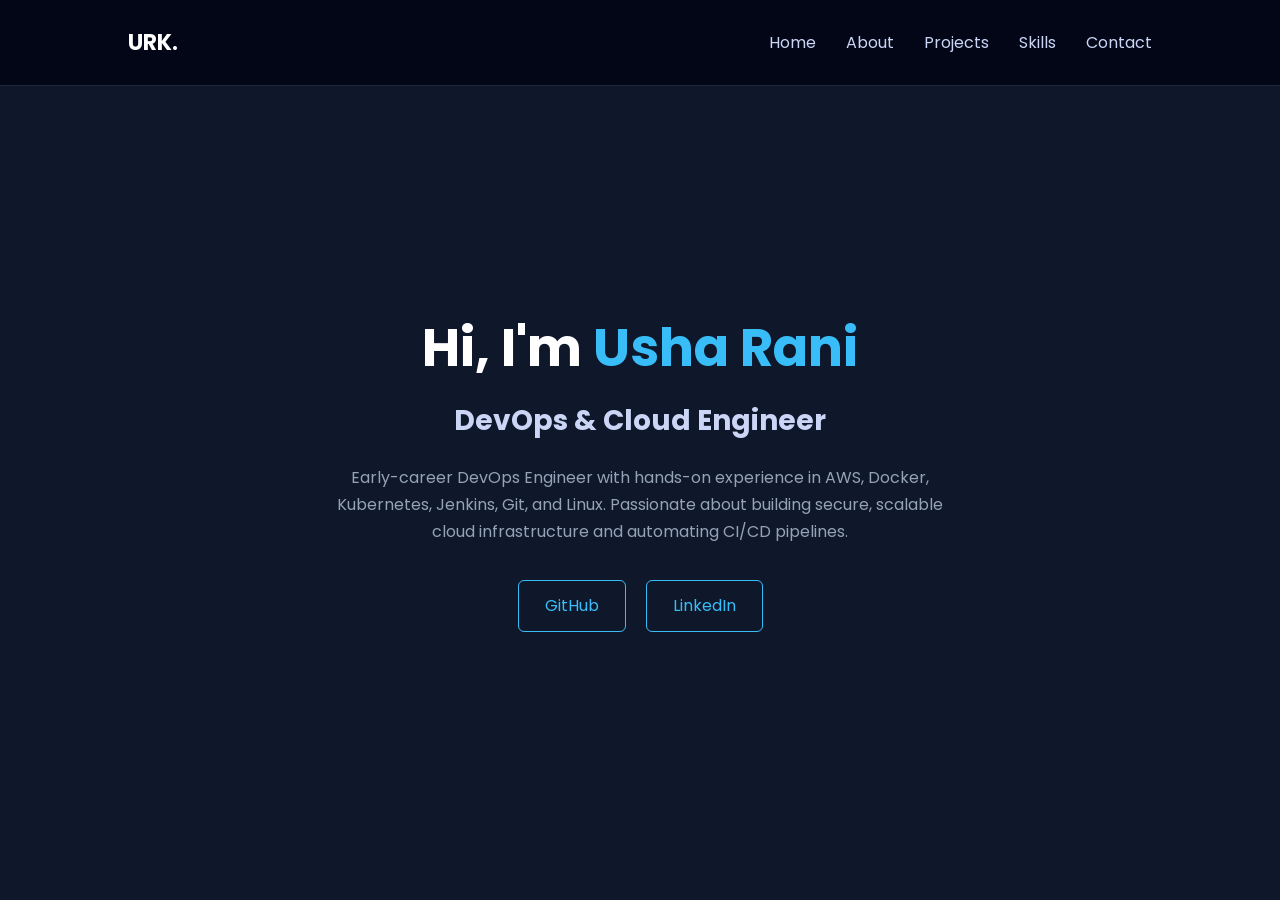
==== index.html @ d5c57d49 "Initial portfolio upload with assets" ====
<!DOCTYPE html>
<html lang="en">

<head>
<meta charset="UTF-8">
<meta name="viewport" content="width=device-width, initial-scale=1.0">

<title>Usha Rani | DevOps Engineer</title>

<link rel="stylesheet" href="style.css">

<link href="https://fonts.googleapis.com/css2?family=Poppins:wght@300;400;600;700&display=swap" rel="stylesheet">

<style>

*{
margin:0;
padding:0;
box-sizing:border-box;
font-family:'Poppins',sans-serif;
}

body{
background:#0f172a;
color:white;
}

header{
display:flex;
justify-content:space-between;
align-items:center;
padding:25px 10%;
}

.logo{
font-size:22px;
font-weight:700;
color:white;
}

nav ul{
display:flex;
list-style:none;
gap:30px;
}

nav ul li a{
text-decoration:none;
color:#cbd5f5;
font-size:16px;
transition:0.3s;
}

nav ul li a:hover{
color:#38bdf8;
}

.hero{
height:85vh;
display:flex;
flex-direction:column;
justify-content:center;
align-items:center;
text-align:center;
padding:0 20px;
}

.hero h1{
font-size:52px;
margin-bottom:10px;
}

.hero h1 span{
color:#38bdf8;
}

.hero h2{
font-size:28px;
color:#cbd5f5;
margin-bottom:20px;
}

.hero p{
max-width:650px;
color:#94a3b8;
line-height:1.7;
margin-bottom:35px;
}

.buttons{
display:flex;
gap:20px;
}

.btn{
padding:12px 26px;
border:1px solid #38bdf8;
color:#38bdf8;
text-decoration:none;
border-radius:6px;
transition:0.3s;
}

.btn:hover{
background:#38bdf8;
color:#0f172a;
}

</style>

</head>

<body>

<header>

<div class="logo">URK.</div>

<nav>
<ul>
<li><a href="#">Home</a></li>
<li><a href="about.html">About</a></li>
<li><a href="projects.html">Projects</a></li>
<li><a href="skills.html">Skills</a></li>
<li><a href="contact.html">Contact</a></li>
</ul>
</nav>

</header>


<section class="hero">
<h1>Hi, I'm <span class="name-shimmer">Usha Rani</span></h1>


<h2>DevOps & Cloud Engineer</h2>

<p>
Early-career DevOps Engineer with hands-on experience in AWS, Docker, Kubernetes,
Jenkins, Git, and Linux. Passionate about building secure, scalable cloud
infrastructure and automating CI/CD pipelines.
</p>

<div class="buttons">

<a href="https://github.com/usharanikannaji" class="btn">GitHub</a>

<a href="https://www.linkedin.com/in/usha-rani-kannaji-70aa01305/" class="btn">LinkedIn</a>

</div>

</section>

</body>
</html>
---- style.css ----
/* =========================
GLOBAL STYLES
========================= */

*{
margin:0;
padding:0;
box-sizing:border-box;
font-family: "Segoe UI", sans-serif;
}

body{
background:#0f172a;
color:#e2e8f0;
line-height:1.6;
}

/* =========================
NAVBAR
========================= */

header{
background:#020617;
border-bottom:1px solid #1e293b;
}

.navbar{
max-width:1200px;
margin:auto;
display:flex;
justify-content:space-between;
align-items:center;
padding:20px;
}

.logo{
font-size:24px;
font-weight:700;
color:#38bdf8;
}

.nav-links{
display:flex;
list-style:none;
gap:25px;
}

.nav-links a{
text-decoration:none;
color:#cbd5f5;
font-weight:500;
transition:0.3s;
}

.nav-links a:hover

.nav-links .active{
color:#38bdf8;
border-bottom:2px solid #38bdf8;
padding-bottom:4px;
}

/* =========================
SECTION
========================= */

section{
max-width:1100px;
margin:auto;
padding:60px 20px;
}

.section-title{
text-align:center;
font-size:36px;
margin-bottom:40px;
color:#38bdf8;
}
/* =========================
ABOUT PAGE SPECIFIC STYLES
========================= */

/* About container: flex layout for profile and text */
.about-container {
  max-width: 1000px;
  margin: auto;
  display: flex;
  flex-wrap: wrap; /* allows text to wrap below image if longer */
  gap: 30px;
  align-items: flex-start; /* align text to top of image */
}

/* Profile Image as box */
.profile-img {
  width: 180px;
  height: 220px;
  object-fit: cover;
  border-radius: 10px; /* like boxes */
  border: 1px solid #1e293b; /* same as boxes */
  background: #020617; /* box background */
  box-shadow: 0 0 10px #38bdf8, 0 0 20px rgba(56,189,248,0.3);
  transition: all 0.5s ease;
  flex-shrink: 0; /* prevents shrinking */
}

/* Profile hover shimmer */
.profile-img:hover {
  border-color: #38bdf8;
  box-shadow: 0 0 15px #38bdf8, 0 0 30px rgba(56,189,248,0.5);
  transform: scale(1.05);
}

/* About Text */
.about-text {
  flex: 1;          /* take remaining width */
  min-width: 250px; /* avoid shrinking too small */
  line-height: 1.7;
}

/* Responsive: stack image and text on smaller screens */
@media (max-width:900px) {
  .about-container {
    flex-direction: column;
    align-items: center;
  }

  .about-text {
    text-align: center;
  }

  .profile-img {
    margin-bottom: 20px;
  }
}

/* Two boxes container */
.about-boxes {
  display: flex;
  gap: 20px;
  flex-wrap: wrap;
  justify-content: center; /* center the boxes */
}

/* Education & DevOps Tools Boxes */
.about-box {
  flex: 1;
  min-width: 280px;
  background: #020617;
  border: 1px solid #1e293b;
  border-radius: 10px;
  padding: 20px;
  color: #cbd5f5;
  transition: 0.5s;
  text-align: center;
  cursor: default;
}

/* Headings in boxes */
.about-box h3 {
  color: #38bdf8;
  margin-bottom: 12px;
}

/* Hover shimmer for Education & DevOps Tools */
.about-box:hover {
  border-color: #38bdf8;
  box-shadow: 0 0 15px #38bdf8, 0 0 30px rgba(56,189,248,0.5);
  transform: scale(1.02);
}

/* Tools list inside boxes */
.tools-list {
  display: flex;
  flex-wrap: wrap;
  justify-content: center;
  gap: 8px;
}

/* DevOps Journey box like Education/Tools boxes */
.devops-journey {
  text-align: center;
  background: #020617;
  border: 1px solid #1e293b;
  border-radius: 10px;
  padding: 20px;
  color: #cbd5f5;
  max-width: 700px;
  margin: 20px auto 0;
  transition: 0.5s;
  cursor: default;
  box-shadow: 0 0 10px #38bdf8, 0 0 20px rgba(56,189,248,0.3);
}

/* Hover shimmer for Journey box */
.devops-journey:hover {
  border-color: #38bdf8;
  box-shadow: 0 0 15px #38bdf8, 0 0 30px rgba(56,189,248,0.5);
  transform: scale(1.02);
}

/* Journey heading style */
.devops-journey h3 {
  color: #38bdf8;
  margin-bottom: 12px;
}

/* Responsive: stack boxes on smaller screens */
@media (max-width:900px) {
  .about-boxes {
    flex-direction: column;
    align-items: center;
  }
}
/* =========================
PROJECTS PAGE SPECIFIC STYLES
========================= */

/* Project Card */
.project-card {
  background: #020617;
  border: 1px solid #1e293b;
  border-radius: 10px;
  padding: 20px;
  margin-bottom: 40px;
  color: #cbd5f5;
  transition: 0.3s;
}

.project-card:hover {
  border-color: #38bdf8;
  box-shadow: 0 0 15px #38bdf8, 0 0 30px rgba(56,189,248,0.5);
  transform: translateY(-2px);
}

/* Project title */
.project-card h3 {
  color: #38bdf8;
  margin-bottom: 15px;
  text-align: center;
}

/* Description */
.project-card p {
  margin-bottom: 15px;
  line-height: 1.6;
  text-align: center;
}

/* Side-by-side screenshots container */
.project-screenshots {
  display: flex;
  flex-wrap: wrap;
  justify-content: center;
  gap: 15px;
  margin-bottom: 15px;
}

.project-screenshots img {
  width: 280px;
  border-radius: 8px;
  border: 1px solid #1e293b;
  box-shadow: 0 0 10px #38bdf8;
  transition: 0.4s;
}

.project-screenshots img:hover {
  box-shadow: 0 0 15px #38bdf8, 0 0 30px rgba(56,189,248,0.5);
  transform: scale(1.05);
}

/* Tools box below or beside screenshot */
.project-tools-box {
  display: flex;
  flex-wrap: wrap;
  justify-content: center;
  gap: 10px;
  margin-top: 15px;
  padding: 10px;
  background: #020617;
  border: 1px solid #1e293b;
  border-radius: 10px;
  box-shadow: 0 0 10px #38bdf8;
  transition: 0.3s;
}

.project-tools-box span {
  background: #0f172a;
  border: 1px solid #1e293b;
  padding: 6px 12px;
  border-radius: 6px;
  font-size: 14px;
  transition: 0.3s;
}

.project-tools-box:hover {
  border-color: #38bdf8;
  box-shadow: 0 0 15px #38bdf8, 0 0 30px rgba(56,189,248,0.5);
}

/* Responsive adjustments */
@media (max-width:900px) {
  .project-screenshots {
    flex-direction: column;
    align-items: center;
  }

  .project-screenshots img {
    width: 90%;
    max-width: 300px;
  }

  .project-tools-box {
    justify-content: center;
  }
}

@media (max-width:600px) {
  .project-card p {
    font-size: 14px;
  }

  .project-card h3 {
    font-size: 20px;
  }
}
/* =========================
SKILLS PAGE SPECIFIC STYLES
========================= */

/* Skills Container */
.skills-container {
    display: flex;
    flex-wrap: wrap;
    gap: 20px;
    justify-content: center;
    margin-top: 30px;
}

/* Skill Box */
.skill-box {
    flex: 1;
    min-width: 220px;
    background: #020617;
    border: 1px solid #1e293b;
    border-radius: 10px;
    padding: 20px;
    text-align: center;
    color: #cbd5f5;
    transition: 0.4s;
    box-shadow: 0 0 8px #38bdf8, 0 0 15px rgba(56,189,248,0.3);
    cursor: default;
}

.skill-box h3 {
    color: #38bdf8;
    margin-bottom: 12px;
}

.skill-box .tools span {
    display: inline-block;
    margin: 5px;
    padding: 6px 12px;
    border-radius: 6px;
    border: 1px solid #1e293b;
    background: #0f172a;
    font-size: 14px;
}

/* Hover shimmer effect */
.skill-box:hover {
    border-color: #38bdf8;
    box-shadow: 0 0 15px #38bdf8, 0 0 30px rgba(56,189,248,0.5);
    transform: scale(1.03);
}

/* Responsive */
@media (max-width:900px){
    .skills-container {
        flex-direction: column;
        align-items: center;
    }
}


/
/* =========================
CONTACT PAGE
========================= */

.contact-container{
display:grid;
grid-template-columns:1fr 1fr;
gap:40px;
margin-top:40px;
}

.contact-info{
background:#020617;
padding:25px;
border-radius:8px;
border:1px solid #1e293b;
}

.contact-info a{
color:#38bdf8;
text-decoration:none;
}

.contact-form{
background:#020617;
padding:25px;
border-radius:8px;
border:1px solid #1e293b;
}

.contact-form input,
.contact-form textarea{
width:100%;
padding:12px;
margin-bottom:15px;
background:#0f172a;
border:1px solid #1e293b;
color:white;
border-radius:6px;
}

.contact-form button{
background:#38bdf8;
border:none;
padding:12px;
width:100%;
border-radius:6px;
font-weight:600;
cursor:pointer;
}

.contact-form button:hover

/* =========================
FOOTER
========================= */

footer{
text-align:center;
padding:30px;
border-top:1px solid #1e293b;
margin-top:40px;
color:#94a3b8;
}

/* =========================
RESPONSIVE DESIGN
========================= */

@media (max-width:900px){

.about-container{
display:block;
text-align:left;
}

.about-image{
float:none;
margin:auto;
margin-bottom:20px;
}

.contact-container{
grid-template-columns:1fr;
}

.nav-links{
gap:15px;
}

}

@media (max-width:600px){

.navbar{
flex-direction:column;
gap:15px;
}

.section-title{
font-size:28px;
}

}
.name-highlight {
  cursor: pointer;
  color: #38bdf8; /* default color */
  transition: color 0.3s ease;
}

.name-highlight.clicked {
  color: #facc15; /* highlight color on click */
}
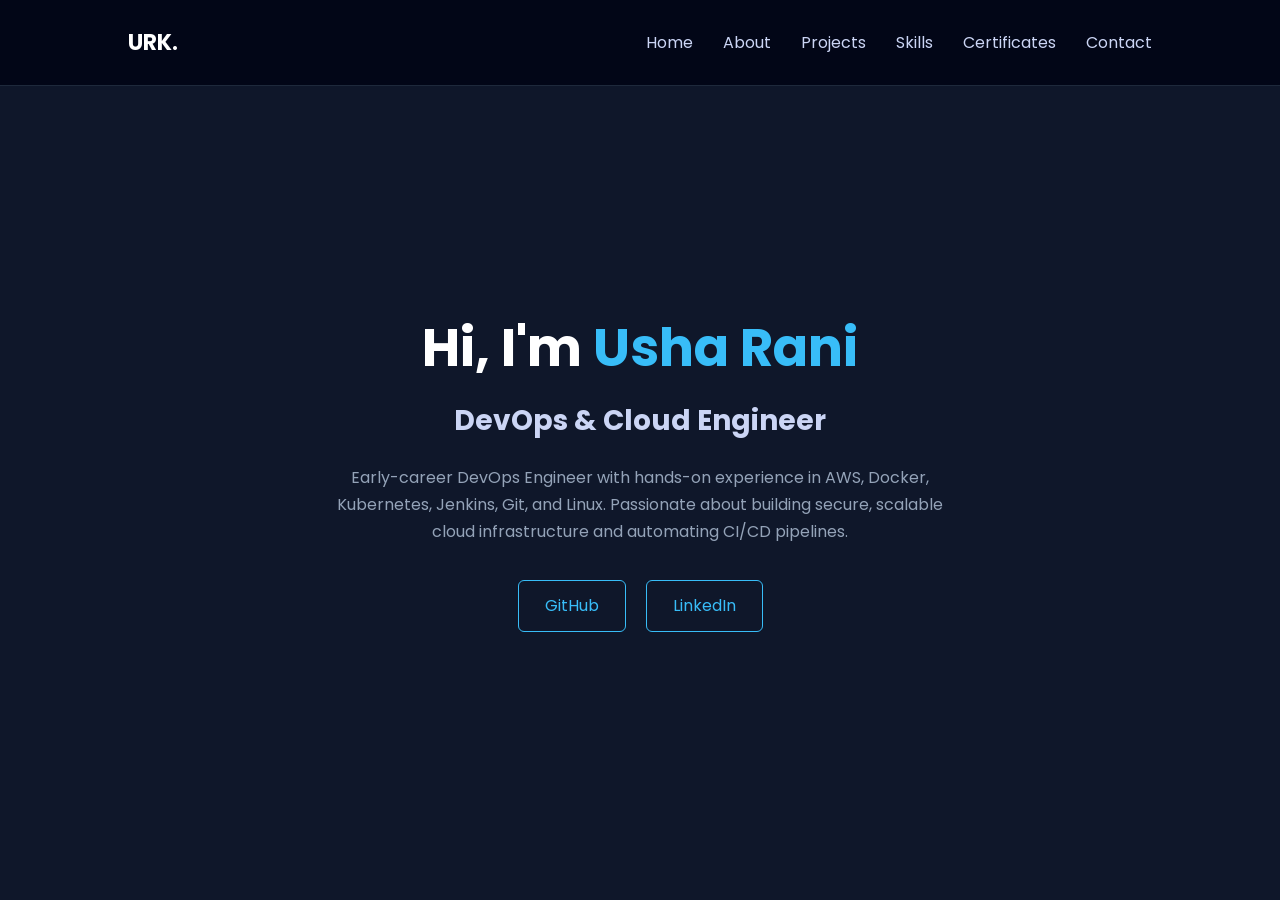
==== commit d27554ff: "Updated portfolio" ====
--- a/index.html
+++ b/index.html
@@ -122,6 +122,7 @@
 <li><a href="about.html">About</a></li>
 <li><a href="projects.html">Projects</a></li>
 <li><a href="skills.html">Skills</a></li>
+<li><a href="certificates.html">Certificates</a></li>
 <li><a href="contact.html">Contact</a></li>
 </ul>
 </nav>
@@ -152,4 +153,5 @@
 </section>
 
 </body>
+<script src="script.js"></script>
 </html>
--- a/style.css
+++ b/style.css
@@ -52,7 +52,9 @@
 transition:0.3s;
 }
 
-.nav-links a:hover
+.nav-links a:hover{
+color:#38bdf8;
+}
 
 .nav-links .active{
 color:#38bdf8;
@@ -76,313 +78,260 @@
 margin-bottom:40px;
 color:#38bdf8;
 }
-/* =========================
-ABOUT PAGE SPECIFIC STYLES
-========================= */
-
-/* About container: flex layout for profile and text */
+
+/* =========================
+ABOUT PAGE
+========================= */
+
 .about-container {
-  max-width: 1000px;
-  margin: auto;
-  display: flex;
-  flex-wrap: wrap; /* allows text to wrap below image if longer */
-  gap: 30px;
-  align-items: flex-start; /* align text to top of image */
-}
-
-/* Profile Image as box */
-.profile-img {
-  width: 180px;
-  height: 220px;
-  object-fit: cover;
-  border-radius: 10px; /* like boxes */
-  border: 1px solid #1e293b; /* same as boxes */
-  background: #020617; /* box background */
-  box-shadow: 0 0 10px #38bdf8, 0 0 20px rgba(56,189,248,0.3);
-  transition: all 0.5s ease;
-  flex-shrink: 0; /* prevents shrinking */
-}
-
-/* Profile hover shimmer */
-.profile-img:hover {
-  border-color: #38bdf8;
-  box-shadow: 0 0 15px #38bdf8, 0 0 30px rgba(56,189,248,0.5);
-  transform: scale(1.05);
-}
-
-/* About Text */
-.about-text {
-  flex: 1;          /* take remaining width */
-  min-width: 250px; /* avoid shrinking too small */
-  line-height: 1.7;
-}
-
-/* Responsive: stack image and text on smaller screens */
-@media (max-width:900px) {
-  .about-container {
-    flex-direction: column;
-    align-items: center;
-  }
-
-  .about-text {
-    text-align: center;
-  }
-
-  .profile-img {
-    margin-bottom: 20px;
-  }
-}
-
-/* Two boxes container */
-.about-boxes {
-  display: flex;
-  gap: 20px;
-  flex-wrap: wrap;
-  justify-content: center; /* center the boxes */
-}
-
-/* Education & DevOps Tools Boxes */
-.about-box {
-  flex: 1;
-  min-width: 280px;
-  background: #020617;
-  border: 1px solid #1e293b;
-  border-radius: 10px;
-  padding: 20px;
-  color: #cbd5f5;
-  transition: 0.5s;
-  text-align: center;
-  cursor: default;
-}
-
-/* Headings in boxes */
-.about-box h3 {
-  color: #38bdf8;
-  margin-bottom: 12px;
-}
-
-/* Hover shimmer for Education & DevOps Tools */
-.about-box:hover {
-  border-color: #38bdf8;
-  box-shadow: 0 0 15px #38bdf8, 0 0 30px rgba(56,189,248,0.5);
-  transform: scale(1.02);
-}
-
-/* Tools list inside boxes */
-.tools-list {
-  display: flex;
-  flex-wrap: wrap;
-  justify-content: center;
-  gap: 8px;
-}
-
-/* DevOps Journey box like Education/Tools boxes */
-.devops-journey {
-  text-align: center;
-  background: #020617;
-  border: 1px solid #1e293b;
-  border-radius: 10px;
-  padding: 20px;
-  color: #cbd5f5;
-  max-width: 700px;
-  margin: 20px auto 0;
-  transition: 0.5s;
-  cursor: default;
-  box-shadow: 0 0 10px #38bdf8, 0 0 20px rgba(56,189,248,0.3);
-}
-
-/* Hover shimmer for Journey box */
-.devops-journey:hover {
-  border-color: #38bdf8;
-  box-shadow: 0 0 15px #38bdf8, 0 0 30px rgba(56,189,248,0.5);
-  transform: scale(1.02);
-}
-
-/* Journey heading style */
-.devops-journey h3 {
-  color: #38bdf8;
-  margin-bottom: 12px;
-}
-
-/* Responsive: stack boxes on smaller screens */
-@media (max-width:900px) {
-  .about-boxes {
-    flex-direction: column;
-    align-items: center;
-  }
-}
-/* =========================
-PROJECTS PAGE SPECIFIC STYLES
-========================= */
-
-/* Project Card */
-.project-card {
-  background: #020617;
-  border: 1px solid #1e293b;
-  border-radius: 10px;
-  padding: 20px;
-  margin-bottom: 40px;
-  color: #cbd5f5;
-  transition: 0.3s;
-}
-
-.project-card:hover {
-  border-color: #38bdf8;
-  box-shadow: 0 0 15px #38bdf8, 0 0 30px rgba(56,189,248,0.5);
-  transform: translateY(-2px);
-}
-
-/* Project title */
-.project-card h3 {
-  color: #38bdf8;
-  margin-bottom: 15px;
-  text-align: center;
-}
-
-/* Description */
-.project-card p {
-  margin-bottom: 15px;
-  line-height: 1.6;
-  text-align: center;
-}
-
-/* Side-by-side screenshots container */
-.project-screenshots {
-  display: flex;
-  flex-wrap: wrap;
-  justify-content: center;
-  gap: 15px;
-  margin-bottom: 15px;
-}
-
-.project-screenshots img {
-  width: 280px;
-  border-radius: 8px;
-  border: 1px solid #1e293b;
-  box-shadow: 0 0 10px #38bdf8;
-  transition: 0.4s;
-}
-
-.project-screenshots img:hover {
-  box-shadow: 0 0 15px #38bdf8, 0 0 30px rgba(56,189,248,0.5);
-  transform: scale(1.05);
-}
-
-/* Tools box below or beside screenshot */
-.project-tools-box {
-  display: flex;
-  flex-wrap: wrap;
-  justify-content: center;
-  gap: 10px;
-  margin-top: 15px;
-  padding: 10px;
-  background: #020617;
-  border: 1px solid #1e293b;
-  border-radius: 10px;
-  box-shadow: 0 0 10px #38bdf8;
-  transition: 0.3s;
-}
-
-.project-tools-box span {
-  background: #0f172a;
-  border: 1px solid #1e293b;
-  padding: 6px 12px;
-  border-radius: 6px;
-  font-size: 14px;
-  transition: 0.3s;
-}
-
-.project-tools-box:hover {
-  border-color: #38bdf8;
-  box-shadow: 0 0 15px #38bdf8, 0 0 30px rgba(56,189,248,0.5);
-}
-
-/* Responsive adjustments */
-@media (max-width:900px) {
-  .project-screenshots {
-    flex-direction: column;
-    align-items: center;
-  }
-
-  .project-screenshots img {
-    width: 90%;
-    max-width: 300px;
-  }
-
-  .project-tools-box {
-    justify-content: center;
-  }
-}
-
-@media (max-width:600px) {
-  .project-card p {
-    font-size: 14px;
-  }
-
-  .project-card h3 {
-    font-size: 20px;
-  }
-}
-/* =========================
-SKILLS PAGE SPECIFIC STYLES
-========================= */
-
-/* Skills Container */
-.skills-container {
-    display: flex;
-    flex-wrap: wrap;
-    gap: 20px;
-    justify-content: center;
-    margin-top: 30px;
-}
-
-/* Skill Box */
-.skill-box {
-    flex: 1;
-    min-width: 220px;
-    background: #020617;
-    border: 1px solid #1e293b;
-    border-radius: 10px;
-    padding: 20px;
-    text-align: center;
-    color: #cbd5f5;
-    transition: 0.4s;
-    box-shadow: 0 0 8px #38bdf8, 0 0 15px rgba(56,189,248,0.3);
-    cursor: default;
-}
-
-.skill-box h3 {
-    color: #38bdf8;
-    margin-bottom: 12px;
-}
-
-.skill-box .tools span {
-    display: inline-block;
-    margin: 5px;
-    padding: 6px 12px;
-    border-radius: 6px;
-    border: 1px solid #1e293b;
-    background: #0f172a;
-    font-size: 14px;
-}
-
-/* Hover shimmer effect */
-.skill-box:hover {
-    border-color: #38bdf8;
-    box-shadow: 0 0 15px #38bdf8, 0 0 30px rgba(56,189,248,0.5);
-    transform: scale(1.03);
-}
-
-/* Responsive */
+max-width:1000px;
+margin:auto;
+display:flex;
+flex-wrap:wrap;
+gap:30px;
+align-items:flex-start;
+}
+
+.profile-img{
+width:180px;
+height:220px;
+object-fit:cover;
+border-radius:10px;
+border:1px solid #1e293b;
+background:#020617;
+box-shadow:0 0 10px #38bdf8,0 0 20px rgba(56,189,248,0.3);
+transition:all 0.5s ease;
+flex-shrink:0;
+}
+
+.profile-img:hover{
+border-color:#38bdf8;
+box-shadow:0 0 15px #38bdf8,0 0 30px rgba(56,189,248,0.5);
+transform:scale(1.05);
+}
+
+.about-text{
+flex:1;
+min-width:250px;
+line-height:1.7;
+}
+
 @media (max-width:900px){
-    .skills-container {
-        flex-direction: column;
-        align-items: center;
-    }
-}
-
-
-/
+.about-container{
+flex-direction:column;
+align-items:center;
+}
+
+.about-text{
+text-align:center;
+}
+
+.profile-img{
+margin-bottom:20px;
+}
+}
+
+/* Boxes */
+
+.about-boxes{
+display:flex;
+gap:20px;
+flex-wrap:wrap;
+justify-content:center;
+}
+
+.about-box{
+flex:1;
+min-width:280px;
+background:#020617;
+border:1px solid #1e293b;
+border-radius:10px;
+padding:20px;
+color:#cbd5f5;
+transition:0.5s;
+text-align:center;
+cursor:default;
+}
+
+.about-box h3{
+color:#38bdf8;
+margin-bottom:12px;
+}
+
+.about-box:hover{
+border-color:#38bdf8;
+box-shadow:0 0 15px #38bdf8,0 0 30px rgba(56,189,248,0.5);
+transform:scale(1.02);
+}
+
+.tools-list{
+display:flex;
+flex-wrap:wrap;
+justify-content:center;
+gap:8px;
+}
+
+/* DevOps Journey */
+
+.devops-journey{
+text-align:center;
+background:#020617;
+border:1px solid #1e293b;
+border-radius:10px;
+padding:20px;
+color:#cbd5f5;
+max-width:700px;
+margin:20px auto 0;
+transition:0.5s;
+cursor:default;
+box-shadow:0 0 10px #38bdf8,0 0 20px rgba(56,189,248,0.3);
+}
+
+.devops-journey:hover{
+border-color:#38bdf8;
+box-shadow:0 0 15px #38bdf8,0 0 30px rgba(56,189,248,0.5);
+transform:scale(1.02);
+}
+
+.devops-journey h3{
+color:#38bdf8;
+margin-bottom:12px;
+}
+
+@media (max-width:900px){
+.about-boxes{
+flex-direction:column;
+align-items:center;
+}
+}
+
+/* =========================
+PROJECTS PAGE
+========================= */
+
+.project-card{
+background:#020617;
+border:1px solid #1e293b;
+border-radius:10px;
+padding:20px;
+margin-bottom:40px;
+color:#cbd5f5;
+transition:0.3s;
+}
+
+.project-card:hover{
+border-color:#38bdf8;
+box-shadow:0 0 15px #38bdf8,0 0 30px rgba(56,189,248,0.5);
+transform:translateY(-2px);
+}
+
+.project-card h3{
+color:#38bdf8;
+margin-bottom:15px;
+text-align:center;
+}
+
+.project-card p{
+margin-bottom:15px;
+line-height:1.6;
+text-align:center;
+}
+
+.project-screenshots{
+display:flex;
+flex-wrap:wrap;
+justify-content:center;
+gap:15px;
+margin-bottom:15px;
+}
+
+.project-screenshots img{
+width:280px;
+border-radius:8px;
+border:1px solid #1e293b;
+box-shadow:0 0 10px #38bdf8;
+transition:0.4s;
+}
+
+.project-screenshots img:hover{
+box-shadow:0 0 15px #38bdf8,0 0 30px rgba(56,189,248,0.5);
+transform:scale(1.05);
+}
+
+.project-tools-box{
+display:flex;
+flex-wrap:wrap;
+justify-content:center;
+gap:10px;
+margin-top:15px;
+padding:10px;
+background:#020617;
+border:1px solid #1e293b;
+border-radius:10px;
+box-shadow:0 0 10px #38bdf8;
+transition:0.3s;
+}
+
+.project-tools-box span{
+background:#0f172a;
+border:1px solid #1e293b;
+padding:6px 12px;
+border-radius:6px;
+font-size:14px;
+}
+
+.project-tools-box:hover{
+border-color:#38bdf8;
+box-shadow:0 0 15px #38bdf8,0 0 30px rgba(56,189,248,0.5);
+}
+
+/* =========================
+SKILLS PAGE
+========================= */
+
+.skills-container{
+display:flex;
+flex-wrap:wrap;
+gap:20px;
+justify-content:center;
+margin-top:30px;
+}
+
+.skill-box{
+flex:1;
+min-width:220px;
+background:#020617;
+border:1px solid #1e293b;
+border-radius:10px;
+padding:20px;
+text-align:center;
+color:#cbd5f5;
+transition:0.4s;
+box-shadow:0 0 8px #38bdf8,0 0 15px rgba(56,189,248,0.3);
+cursor:default;
+}
+
+.skill-box h3{
+color:#38bdf8;
+margin-bottom:12px;
+}
+
+.skill-box .tools span{
+display:inline-block;
+margin:5px;
+padding:6px 12px;
+border-radius:6px;
+border:1px solid #1e293b;
+background:#0f172a;
+font-size:14px;
+}
+
+.skill-box:hover{
+border-color:#38bdf8;
+box-shadow:0 0 15px #38bdf8,0 0 30px rgba(56,189,248,0.5);
+transform:scale(1.03);
+}
+
 /* =========================
 CONTACT PAGE
 ========================= */
@@ -434,7 +383,61 @@
 cursor:pointer;
 }
 
-.contact-form button:hover
+.contact-form button:hover{
+background:#0ea5e9;
+}
+
+/* =========================
+CERTIFICATES PAGE
+========================= */
+
+.certificates-container{
+display:flex;
+flex-wrap:wrap;
+justify-content:center;
+gap:25px;
+max-width:1000px;
+margin:auto;
+}
+
+.certificate-card{
+width:280px;
+background:#020617;
+border:1px solid #1e293b;
+border-radius:10px;
+padding:20px;
+text-align:center;
+color:#cbd5f5;
+cursor:pointer;
+transition:0.4s;
+box-shadow:0 0 8px #38bdf8,0 0 15px rgba(56,189,248,0.3);
+}
+
+.certificate-card img{
+width:100%;
+height:180px;
+object-fit:contain;
+border-radius:6px;
+margin-bottom:15px;
+border:1px solid #1e293b;
+box-shadow:0 0 10px #38bdf8;
+}
+
+.certificate-card h3{
+color:#38bdf8;
+margin-bottom:8px;
+}
+
+.certificate-card p{
+font-size:14px;
+color:#94a3b8;
+}
+
+.certificate-card:hover{
+border-color:#38bdf8;
+box-shadow:0 0 20px #38bdf8,0 0 35px rgba(56,189,248,0.5);
+transform:scale(1.03);
+}
 
 /* =========================
 FOOTER
@@ -449,21 +452,10 @@
 }
 
 /* =========================
-RESPONSIVE DESIGN
+RESPONSIVE
 ========================= */
 
 @media (max-width:900px){
-
-.about-container{
-display:block;
-text-align:left;
-}
-
-.about-image{
-float:none;
-margin:auto;
-margin-bottom:20px;
-}
 
 .contact-container{
 grid-template-columns:1fr;
@@ -471,6 +463,11 @@
 
 .nav-links{
 gap:15px;
+}
+
+.skills-container{
+flex-direction:column;
+align-items:center;
 }
 
 }
@@ -487,12 +484,15 @@
 }
 
 }
-.name-highlight {
-  cursor: pointer;
-  color: #38bdf8; /* default color */
-  transition: color 0.3s ease;
-}
-
-.name-highlight.clicked {
-  color: #facc15; /* highlight color on click */
+
+/* Name highlight effect */
+
+.name-highlight{
+cursor:pointer;
+color:#38bdf8;
+transition:color 0.3s ease;
+}
+
+.name-highlight.clicked{
+color:#facc15;
 }
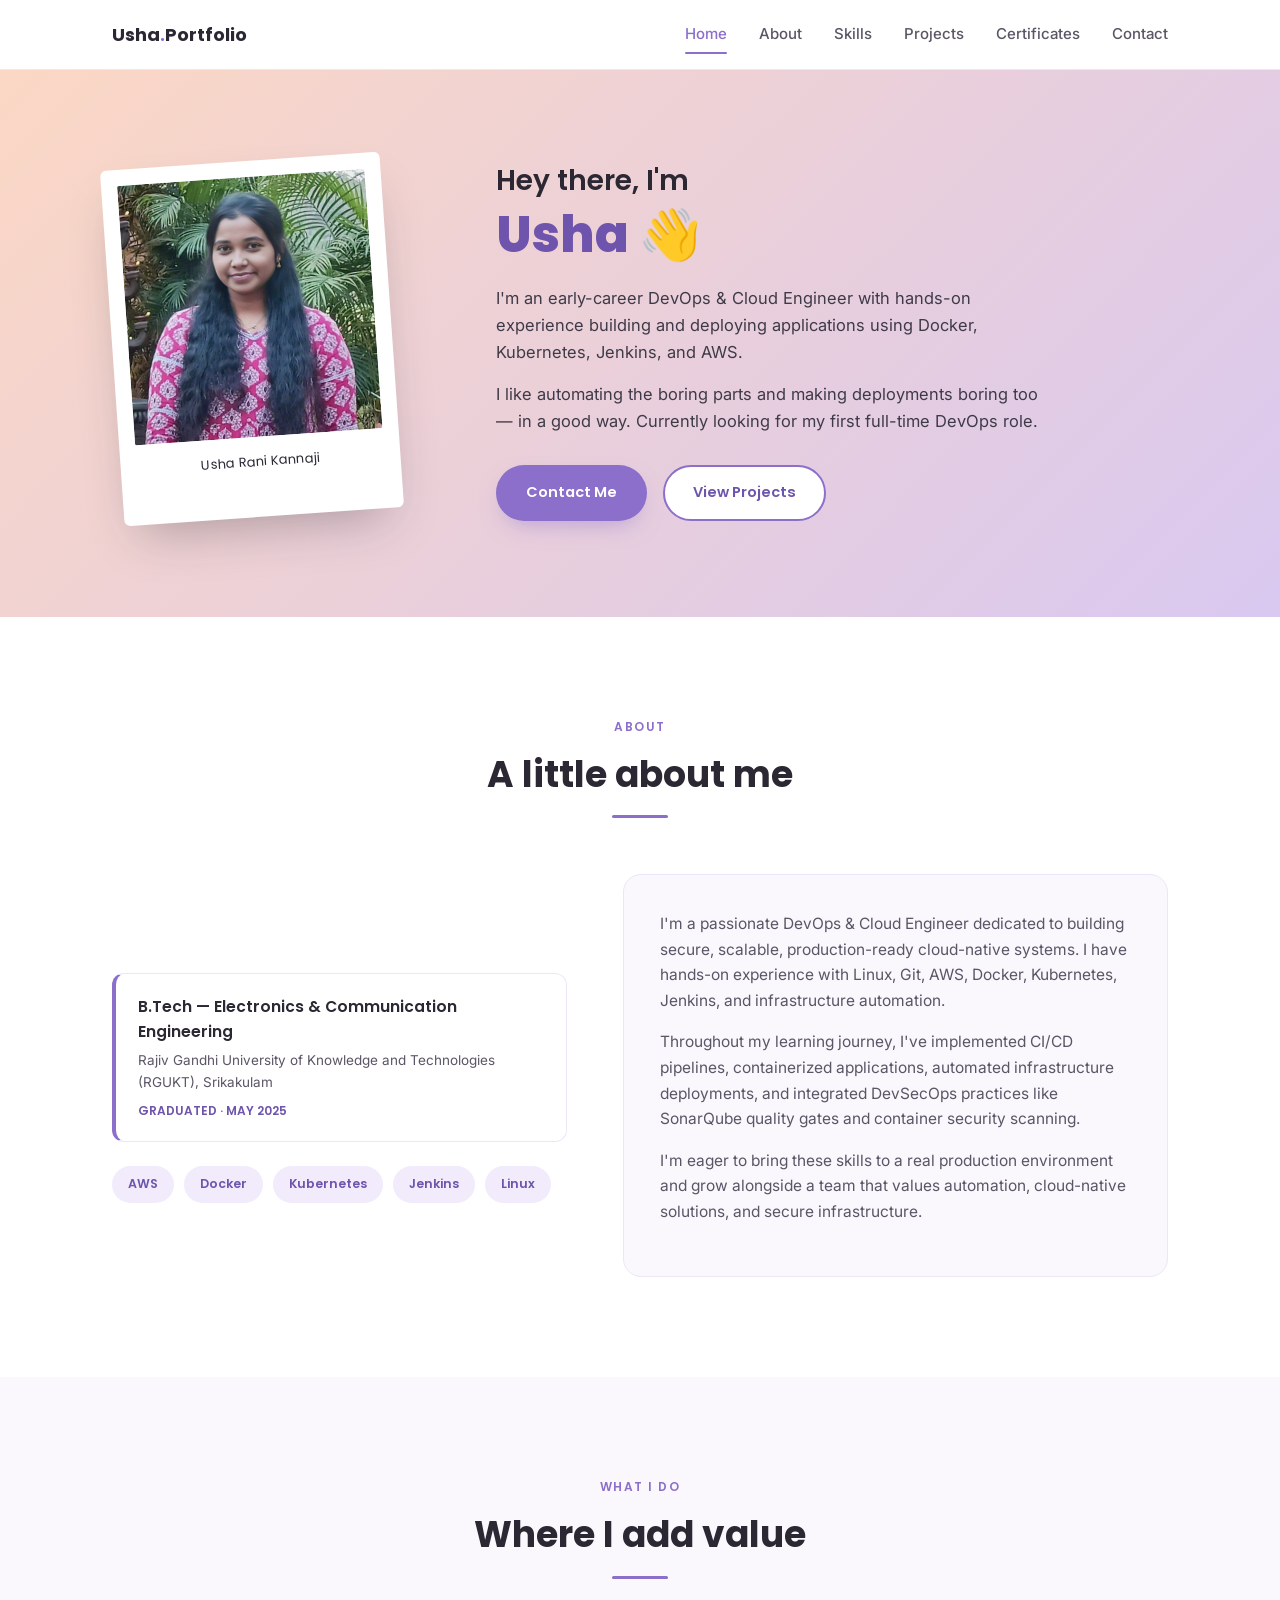
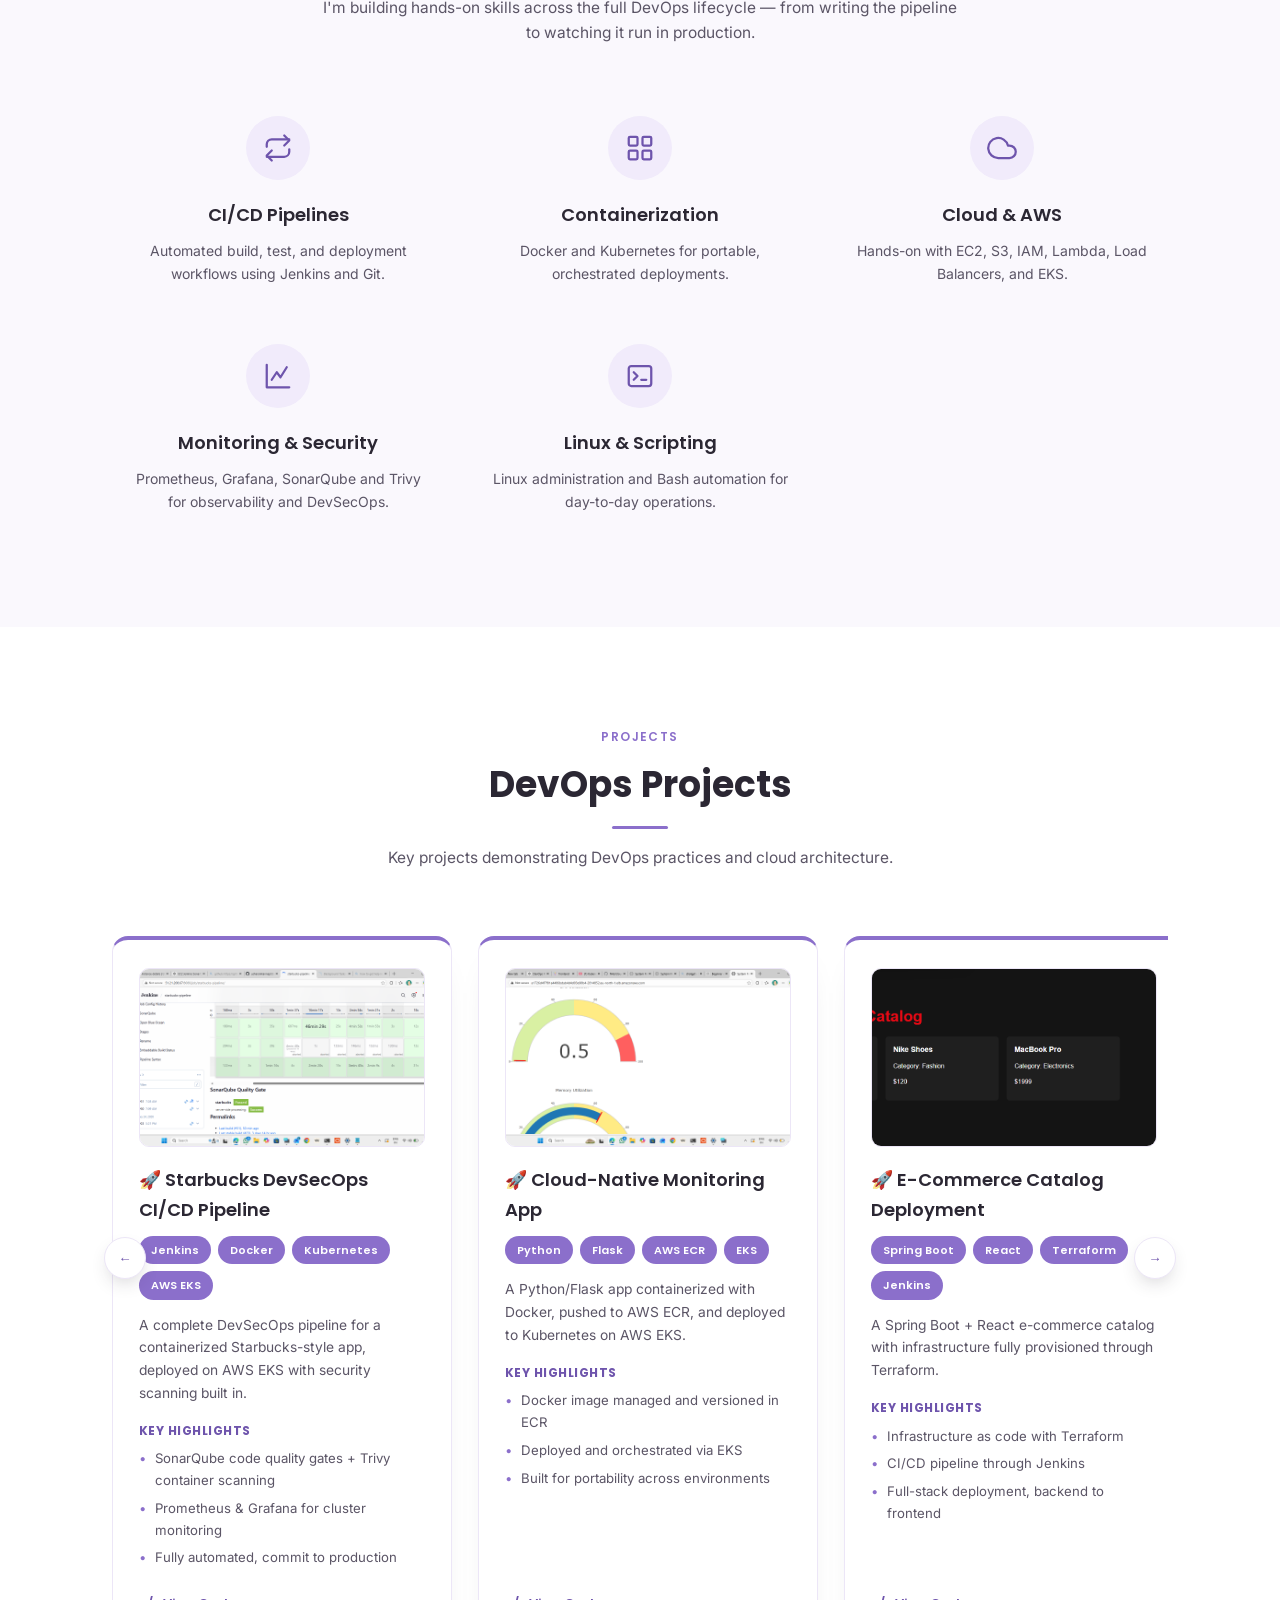
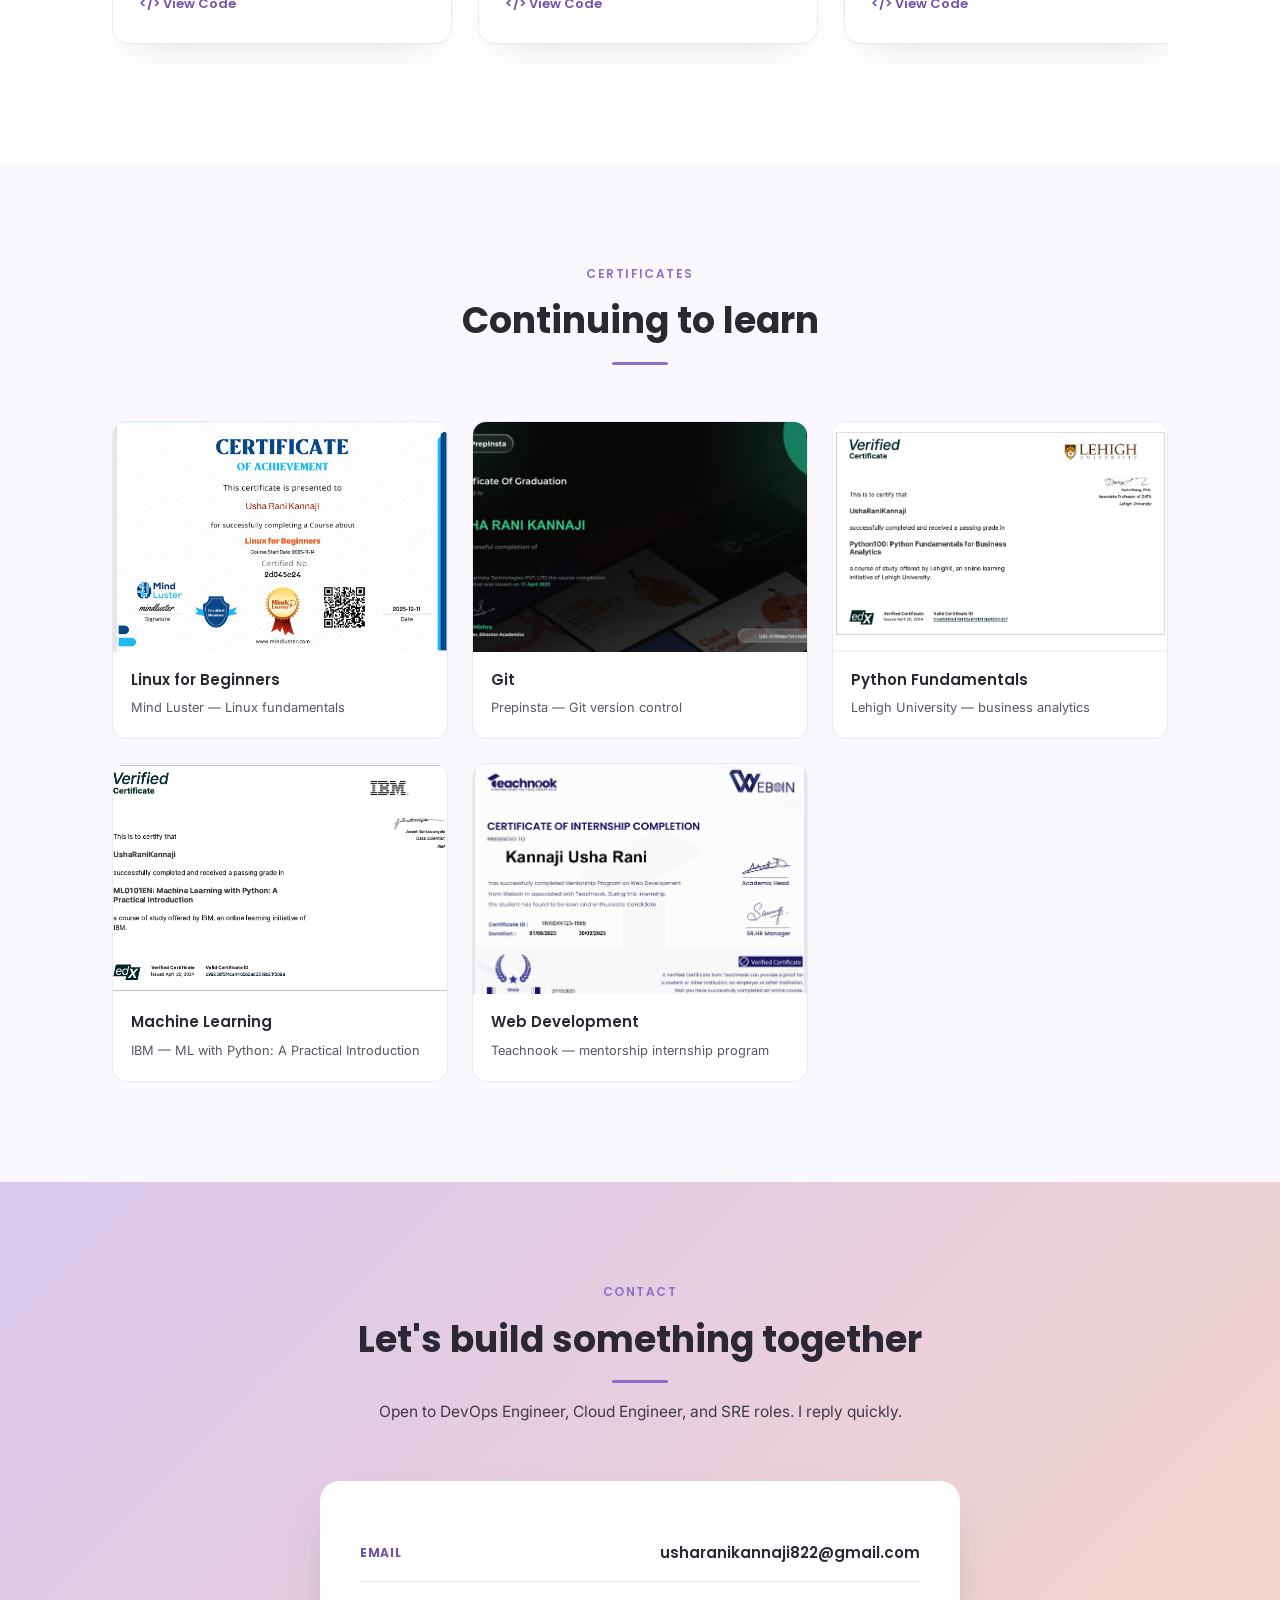
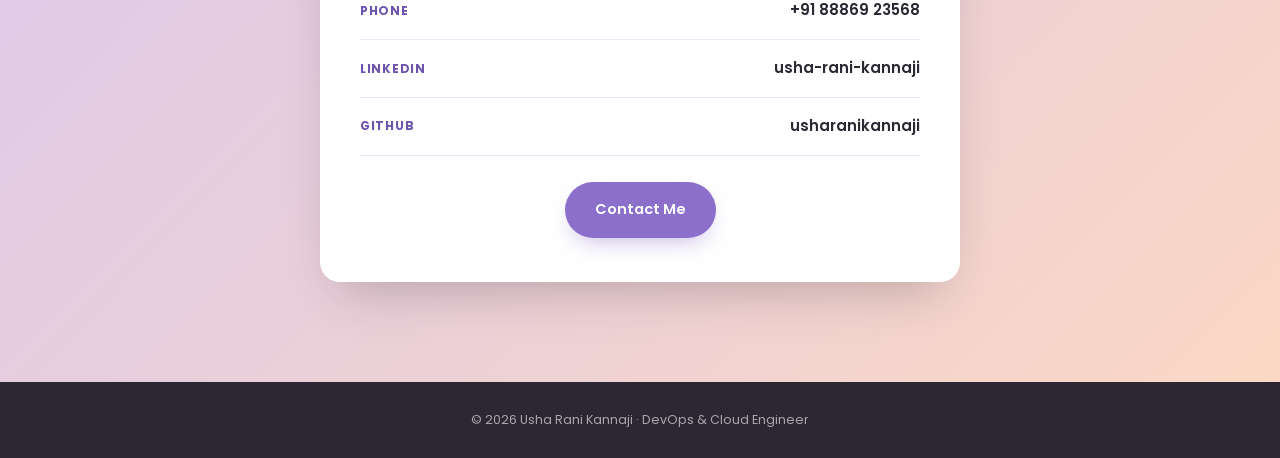
==== commit 32514b98: "Add files via upload" ====
--- a/index.html
+++ b/index.html
@@ -1,157 +1,445 @@
 <!DOCTYPE html>
 <html lang="en">
-
 <head>
 <meta charset="UTF-8">
 <meta name="viewport" content="width=device-width, initial-scale=1.0">
-
-<title>Usha Rani | DevOps Engineer</title>
-
-<link rel="stylesheet" href="style.css">
-
-<link href="https://fonts.googleapis.com/css2?family=Poppins:wght@300;400;600;700&display=swap" rel="stylesheet">
-
+<title>Usha Rani Kannaji | DevOps Portfolio</title>
+<meta name="description" content="Portfolio of Usha Rani Kannaji, DevOps & Cloud Engineer — AWS, Docker, Kubernetes, Jenkins, CI/CD.">
+<link rel="preconnect" href="https://fonts.googleapis.com">
+<link rel="preconnect" href="https://fonts.gstatic.com" crossorigin>
+<link href="https://fonts.googleapis.com/css2?family=Poppins:wght@400;500;600;700;800&family=Inter:wght@400;500;600&display=swap" rel="stylesheet">
 <style>
-
-*{
-margin:0;
-padding:0;
-box-sizing:border-box;
-font-family:'Poppins',sans-serif;
-}
-
-body{
-background:#0f172a;
-color:white;
-}
-
-header{
-display:flex;
-justify-content:space-between;
-align-items:center;
-padding:25px 10%;
-}
-
-.logo{
-font-size:22px;
-font-weight:700;
-color:white;
-}
-
-nav ul{
-display:flex;
-list-style:none;
-gap:30px;
-}
-
-nav ul li a{
-text-decoration:none;
-color:#cbd5f5;
-font-size:16px;
-transition:0.3s;
-}
-
-nav ul li a:hover{
-color:#38bdf8;
-}
-
-.hero{
-height:85vh;
-display:flex;
-flex-direction:column;
-justify-content:center;
-align-items:center;
-text-align:center;
-padding:0 20px;
-}
-
-.hero h1{
-font-size:52px;
-margin-bottom:10px;
-}
-
-.hero h1 span{
-color:#38bdf8;
-}
-
-.hero h2{
-font-size:28px;
-color:#cbd5f5;
-margin-bottom:20px;
-}
-
-.hero p{
-max-width:650px;
-color:#94a3b8;
-line-height:1.7;
-margin-bottom:35px;
-}
-
-.buttons{
-display:flex;
-gap:20px;
-}
-
-.btn{
-padding:12px 26px;
-border:1px solid #38bdf8;
-color:#38bdf8;
-text-decoration:none;
-border-radius:6px;
-transition:0.3s;
-}
-
-.btn:hover{
-background:#38bdf8;
-color:#0f172a;
-}
-
+  :root{
+    --purple:#8B6FCB;
+    --purple-dark:#6E54AC;
+    --purple-soft:#F1EBFB;
+    --peach:#FBD7C4;
+    --lavender:#D9C8F0;
+    --ink:#2B2733;
+    --text:#5B5566;
+    --bg:#FFFFFF;
+    --bg-soft:#FAF8FD;
+    --line:#ECE6F7;
+    --heading:'Poppins', sans-serif;
+    --body:'Inter', sans-serif;
+  }
+  *{box-sizing:border-box; margin:0; padding:0;}
+  html{scroll-behavior:smooth;}
+  @media (prefers-reduced-motion: reduce){
+    html{scroll-behavior:auto;}
+    *{animation-duration:0.001ms !important; transition-duration:0.001ms !important;}
+  }
+  body{font-family:var(--body); color:var(--text); background:var(--bg); line-height:1.65; -webkit-font-smoothing:antialiased;}
+  a{color:inherit; text-decoration:none;}
+  img{max-width:100%; display:block;}
+  ul{list-style:none;}
+  .wrap{max-width:1120px; margin:0 auto; padding:0 32px;}
+  h1,h2,h3{font-family:var(--heading); color:var(--ink);}
+
+  /* ===== NAV ===== */
+  header.nav{position:sticky; top:0; z-index:100; background:rgba(255,255,255,0.9); backdrop-filter:blur(10px); border-bottom:1px solid var(--line);}
+  .nav-inner{max-width:1120px; margin:0 auto; padding:18px 32px; display:flex; align-items:center; justify-content:space-between;}
+  .nav-mark{font-family:var(--heading); font-weight:700; font-size:18px; color:var(--ink);}
+  .nav-mark span{color:var(--purple);}
+  .nav-links{display:flex; gap:32px; font-size:15px; font-weight:500;}
+  .nav-links a{color:var(--text); position:relative; padding:4px 0; transition:color .2s ease;}
+  .nav-links a:hover, .nav-links a.active{color:var(--purple);}
+  .nav-links a::after{content:''; position:absolute; left:0; bottom:-3px; height:2px; width:0; background:var(--purple); transition:width .25s ease; border-radius:2px;}
+  .nav-links a:hover::after, .nav-links a.active::after{width:100%;}
+  .nav-toggle{display:none; flex-direction:column; gap:4px; background:none; border:none; cursor:pointer; padding:6px;}
+  .nav-toggle span{width:22px; height:2px; background:var(--ink); border-radius:2px;}
+
+  /* ===== HERO ===== */
+  .hero{background:linear-gradient(135deg, var(--peach) 0%, var(--lavender) 100%); padding:88px 0 96px; overflow:hidden;}
+  .hero-inner{display:grid; grid-template-columns:320px 1fr; gap:64px; align-items:center;}
+  .polaroid{
+    background:#fff; padding:16px 16px 44px; border-radius:6px; transform:rotate(-4deg);
+    box-shadow:0 24px 50px -18px rgba(43,39,51,0.35); width:280px;
+  }
+  .polaroid img{width:100%; aspect-ratio:1/1.05; object-fit:cover; border-radius:2px; filter:grayscale(15%);}
+  .polaroid .cap{text-align:center; font-family:var(--heading); font-size:13px; color:var(--ink); margin-top:14px; letter-spacing:0.02em;}
+  .hero-eyebrow{font-family:var(--heading); font-weight:600; font-size:28px; color:var(--ink); margin-bottom:4px;}
+  .hero h1{font-size:clamp(34px,4.4vw,50px); font-weight:800; color:var(--purple-dark); margin-bottom:22px; line-height:1.1;}
+  .hero p.lede{font-size:16.5px; color:#3F3A48; max-width:560px; margin-bottom:14px;}
+  .hero p.lede + p.lede{margin-bottom:30px;}
+  .hero-actions{display:flex; gap:16px; flex-wrap:wrap;}
+  .btn{font-family:var(--heading); font-weight:600; font-size:14.5px; padding:14px 28px; border-radius:30px; display:inline-flex; align-items:center; gap:8px; transition:all .2s ease; border:2px solid transparent;}
+  .btn-primary{background:var(--purple); color:#fff; box-shadow:0 10px 24px -10px rgba(139,111,203,0.6);}
+  .btn-primary:hover{background:var(--purple-dark); transform:translateY(-2px);}
+  .btn-ghost{border-color:var(--purple); color:var(--purple-dark); background:#fff;}
+  .btn-ghost:hover{background:var(--purple-soft); transform:translateY(-2px);}
+
+  /* ===== SECTION SCAFFOLD ===== */
+  section{padding:100px 0;}
+  .sec-head{text-align:center; max-width:640px; margin:0 auto 56px;}
+  .sec-head .eyebrow{font-family:var(--heading); font-size:12px; letter-spacing:0.12em; text-transform:uppercase; color:var(--purple); font-weight:600;}
+  .sec-head h2{font-size:clamp(26px,3vw,36px); font-weight:700; margin-top:8px; position:relative; display:inline-block; padding-bottom:14px;}
+  .sec-head h2::after{content:''; position:absolute; left:50%; bottom:0; transform:translateX(-50%); width:56px; height:3px; background:var(--purple); border-radius:3px;}
+  .sec-head p{color:var(--text); margin-top:16px; font-size:15.5px;}
+
+  .reveal{opacity:0; transform:translateY(18px); transition:opacity .6s ease, transform .6s ease;}
+  .reveal.in{opacity:1; transform:translateY(0);}
+
+  /* ===== ABOUT ===== */
+  .about-grid{display:grid; grid-template-columns:1fr 1.2fr; gap:56px; align-items:center;}
+  .about-card{background:var(--bg-soft); border:1px solid var(--line); border-radius:18px; padding:36px;}
+  .about-card p{margin-bottom:16px; font-size:15.5px; color:var(--text);}
+  .edu-card{margin-top:24px; padding:20px 22px; background:#fff; border:1px solid var(--line); border-radius:12px; border-left:4px solid var(--purple);}
+  .edu-card .deg{font-family:var(--heading); font-weight:600; font-size:15.5px; color:var(--ink);}
+  .edu-card .school{color:var(--text); font-size:13.5px; margin-top:4px;}
+  .edu-card .yr{font-family:var(--heading); font-size:12px; color:var(--purple-dark); margin-top:8px; font-weight:600;}
+  .about-badges{display:flex; flex-wrap:wrap; gap:10px; margin-top:24px;}
+  .badge{font-family:var(--heading); font-size:12.5px; font-weight:600; padding:8px 16px; background:var(--purple-soft); color:var(--purple-dark); border-radius:20px;}
+
+  /* ===== WHAT I DO / SKILLS ===== */
+  .do-grid{display:grid; grid-template-columns:repeat(3,1fr); gap:30px;}
+  .do-card{text-align:center; padding:14px;}
+  .do-icon{width:64px; height:64px; margin:0 auto 20px; display:flex; align-items:center; justify-content:center; background:var(--purple-soft); border-radius:50%;}
+  .do-icon svg{width:30px; height:30px; stroke:var(--purple-dark);}
+  .do-card h3{font-size:18px; font-weight:600; margin-bottom:10px;}
+  .do-card p{font-size:14px; color:var(--text);}
+  @media (max-width:760px){.do-grid{grid-template-columns:1fr 1fr;}}
+  @media (max-width:480px){.do-grid{grid-template-columns:1fr;}}
+
+  /* ===== PROJECTS CAROUSEL ===== */
+  .carousel-wrap{position:relative;}
+  .carousel{display:flex; gap:26px; overflow-x:auto; scroll-snap-type:x mandatory; padding:10px 4px 20px; scrollbar-width:none;}
+  .carousel::-webkit-scrollbar{display:none;}
+  .proj-card{
+    scroll-snap-align:start; flex:0 0 340px; background:#fff; border:1px solid var(--line); border-radius:16px;
+    padding:28px 26px; border-top:4px solid var(--purple); box-shadow:0 16px 34px -24px rgba(43,39,51,0.25);
+    display:flex; flex-direction:column;
+  }
+  .proj-card .shot{border-radius:10px; overflow:hidden; margin-bottom:18px; border:1px solid var(--line); aspect-ratio:16/10; background:var(--bg-soft);}
+  .proj-card .shot img{width:100%; height:100%; object-fit:cover;}
+  .proj-card h3{font-size:18px; font-weight:600; margin-bottom:12px; display:flex; align-items:start; gap:8px;}
+  .proj-tags{display:flex; flex-wrap:wrap; gap:7px; margin-bottom:14px;}
+  .proj-tag{font-family:var(--heading); font-size:11px; font-weight:600; padding:5px 12px; background:var(--purple); color:#fff; border-radius:20px;}
+  .proj-card > p.desc{font-size:13.8px; color:var(--text); margin-bottom:16px;}
+  .proj-highlights{font-size:12px; font-weight:700; font-family:var(--heading); color:var(--purple-dark); text-transform:uppercase; letter-spacing:0.04em; margin-bottom:8px;}
+  .proj-card ul.feat{margin-bottom:18px; flex:1;}
+  .proj-card ul.feat li{font-size:13.2px; color:var(--text); margin-bottom:6px; padding-left:16px; position:relative;}
+  .proj-card ul.feat li::before{content:'•'; position:absolute; left:0; color:var(--purple);}
+  .repo-link{font-family:var(--heading); font-size:13px; font-weight:600; color:var(--purple-dark); display:inline-flex; align-items:center; gap:6px; margin-top:auto;}
+  .repo-link:hover{color:var(--purple);}
+  .carousel-btn{
+    position:absolute; top:45%; transform:translateY(-50%); width:42px; height:42px; border-radius:50%;
+    background:#fff; border:1px solid var(--line); box-shadow:0 8px 20px -8px rgba(43,39,51,0.3);
+    display:flex; align-items:center; justify-content:center; cursor:pointer; z-index:5; color:var(--purple-dark);
+  }
+  .carousel-btn:hover{background:var(--purple-soft);}
+  .carousel-btn.prev{left:-8px;}
+  .carousel-btn.next{right:-8px;}
+  @media (max-width:640px){.carousel-btn{display:none;}}
+
+  /* ===== CERTIFICATES ===== */
+  .cert-grid{display:grid; grid-template-columns:repeat(3,1fr); gap:24px;}
+  .cert-card{background:#fff; border:1px solid var(--line); border-radius:14px; overflow:hidden; transition:transform .2s ease, box-shadow .2s ease;}
+  .cert-card:hover{transform:translateY(-4px); box-shadow:0 18px 34px -20px rgba(43,39,51,0.28);}
+  .cert-img{aspect-ratio:16/11; background:var(--bg-soft); overflow:hidden;}
+  .cert-img img{width:100%; height:100%; object-fit:cover;}
+  .cert-body{padding:16px 18px 20px;}
+  .cert-body h3{font-size:15px; font-weight:600; margin-bottom:5px;}
+  .cert-body p{font-size:12.8px; color:var(--text);}
+  @media (max-width:760px){.cert-grid{grid-template-columns:1fr 1fr;}}
+  @media (max-width:480px){.cert-grid{grid-template-columns:1fr;}}
+
+  /* ===== CONTACT ===== */
+  .contact{background:linear-gradient(135deg, var(--lavender) 0%, var(--peach) 100%);}
+  .contact .sec-head p{color:#3F3A48;}
+  .contact-card{
+    max-width:640px; margin:0 auto; background:#fff; border-radius:20px; padding:44px 40px;
+    box-shadow:0 24px 50px -20px rgba(43,39,51,0.3);
+  }
+  .contact-row{display:flex; align-items:center; justify-content:space-between; padding:16px 0; border-bottom:1px solid var(--line);}
+  .contact-row:last-of-type{border-bottom:none;}
+  .contact-row .label{font-family:var(--heading); font-size:12px; color:var(--purple-dark); text-transform:uppercase; letter-spacing:0.06em; font-weight:700;}
+  .contact-row .value{font-family:var(--heading); font-size:15px; font-weight:600; color:var(--ink);}
+  .contact-row a.value:hover{color:var(--purple);}
+  .contact-cta{margin-top:26px; text-align:center;}
+
+  footer{background:var(--ink); padding:28px 0; text-align:center;}
+  footer p{font-family:var(--heading); font-size:12.5px; color:rgba(255,255,255,0.6);}
+
+  @media (max-width:860px){
+    .hero-inner{grid-template-columns:1fr; text-align:center;}
+    .polaroid{margin:0 auto;}
+    .hero-actions{justify-content:center;}
+    .about-grid{grid-template-columns:1fr;}
+    .nav-links{position:fixed; inset:64px 0 0 0; background:#fff; flex-direction:column; padding:32px; gap:22px; font-size:18px; transform:translateX(100%); transition:transform .3s ease;}
+    .nav-links.open{transform:translateX(0);}
+    .nav-toggle{display:flex;}
+  }
 </style>
-
 </head>
-
 <body>
 
-<header>
-
-<div class="logo">URK.</div>
-
-<nav>
-<ul>
-<li><a href="#">Home</a></li>
-<li><a href="about.html">About</a></li>
-<li><a href="projects.html">Projects</a></li>
-<li><a href="skills.html">Skills</a></li>
-<li><a href="certificates.html">Certificates</a></li>
-<li><a href="contact.html">Contact</a></li>
-</ul>
-</nav>
-
+<header class="nav">
+  <div class="nav-inner">
+    <div class="nav-mark">Usha<span>.</span>Portfolio</div>
+    <nav class="nav-links" id="navLinks">
+      <a href="#home">Home</a>
+      <a href="#about">About</a>
+      <a href="#skills">Skills</a>
+      <a href="#projects">Projects</a>
+      <a href="#certificates">Certificates</a>
+      <a href="#contact">Contact</a>
+    </nav>
+    <button class="nav-toggle" id="navToggle" aria-label="Toggle menu"><span></span><span></span><span></span></button>
+  </div>
 </header>
 
-
-<section class="hero">
-<h1>Hi, I'm <span class="name-shimmer">Usha Rani</span></h1>
-
-
-<h2>DevOps & Cloud Engineer</h2>
-
-<p>
-Early-career DevOps Engineer with hands-on experience in AWS, Docker, Kubernetes,
-Jenkins, Git, and Linux. Passionate about building secure, scalable cloud
-infrastructure and automating CI/CD pipelines.
-</p>
-
-<div class="buttons">
-
-<a href="https://github.com/usharanikannaji" class="btn">GitHub</a>
-
-<a href="https://www.linkedin.com/in/usha-rani-kannaji-70aa01305/" class="btn">LinkedIn</a>
-
-</div>
-
-</section>
+<section class="hero" id="home">
+  <div class="wrap hero-inner">
+    <div class="polaroid">
+      <img src="assets/profile.jpg" alt="Usha Rani Kannaji">
+      <div class="cap">Usha Rani Kannaji</div>
+    </div>
+    <div>
+      <div class="hero-eyebrow">Hey there, I'm</div>
+      <h1>Usha 👋</h1>
+      <p class="lede">I'm an early-career DevOps & Cloud Engineer with hands-on experience building and deploying applications using Docker, Kubernetes, Jenkins, and AWS.</p>
+      <p class="lede">I like automating the boring parts and making deployments boring too — in a good way. Currently looking for my first full-time DevOps role.</p>
+      <div class="hero-actions">
+        <a class="btn btn-primary" href="#contact">Contact Me</a>
+        <a class="btn btn-ghost" href="#projects">View Projects</a>
+      </div>
+    </div>
+  </div>
+</section>
+
+<section id="about">
+  <div class="wrap">
+    <div class="sec-head reveal">
+      <div class="eyebrow">About</div>
+      <h2>A little about me</h2>
+    </div>
+    <div class="about-grid reveal">
+      <div>
+        <div class="edu-card">
+          <div class="deg">B.Tech — Electronics & Communication Engineering</div>
+          <div class="school">Rajiv Gandhi University of Knowledge and Technologies (RGUKT), Srikakulam</div>
+          <div class="yr">GRADUATED · MAY 2025</div>
+        </div>
+        <div class="about-badges">
+          <span class="badge">AWS</span>
+          <span class="badge">Docker</span>
+          <span class="badge">Kubernetes</span>
+          <span class="badge">Jenkins</span>
+          <span class="badge">Linux</span>
+        </div>
+      </div>
+      <div class="about-card">
+        <p>I'm a passionate DevOps & Cloud Engineer dedicated to building secure, scalable, production-ready cloud-native systems. I have hands-on experience with Linux, Git, AWS, Docker, Kubernetes, Jenkins, and infrastructure automation.</p>
+        <p>Throughout my learning journey, I've implemented CI/CD pipelines, containerized applications, automated infrastructure deployments, and integrated DevSecOps practices like SonarQube quality gates and container security scanning.</p>
+        <p>I'm eager to bring these skills to a real production environment and grow alongside a team that values automation, cloud-native solutions, and secure infrastructure.</p>
+      </div>
+    </div>
+  </div>
+</section>
+
+<section id="skills" style="background:var(--bg-soft);">
+  <div class="wrap">
+    <div class="sec-head reveal">
+      <div class="eyebrow">What I Do</div>
+      <h2>Where I add value</h2>
+      <p>I'm building hands-on skills across the full DevOps lifecycle — from writing the pipeline to watching it run in production.</p>
+    </div>
+    <div class="do-grid reveal">
+      <div class="do-card">
+        <div class="do-icon"><svg viewBox="0 0 24 24" fill="none" stroke-width="1.8" stroke-linecap="round" stroke-linejoin="round"><path d="M17 2l4 4-4 4"/><path d="M3 11V9a4 4 0 014-4h14"/><path d="M7 22l-4-4 4-4"/><path d="M21 13v2a4 4 0 01-4 4H3"/></svg></div>
+        <h3>CI/CD Pipelines</h3>
+        <p>Automated build, test, and deployment workflows using Jenkins and Git.</p>
+      </div>
+      <div class="do-card">
+        <div class="do-icon"><svg viewBox="0 0 24 24" fill="none" stroke-width="1.8" stroke-linecap="round" stroke-linejoin="round"><rect x="3" y="3" width="7" height="7" rx="1"/><rect x="14" y="3" width="7" height="7" rx="1"/><rect x="3" y="14" width="7" height="7" rx="1"/><rect x="14" y="14" width="7" height="7" rx="1"/></svg></div>
+        <h3>Containerization</h3>
+        <p>Docker and Kubernetes for portable, orchestrated deployments.</p>
+      </div>
+      <div class="do-card">
+        <div class="do-icon"><svg viewBox="0 0 24 24" fill="none" stroke-width="1.8" stroke-linecap="round" stroke-linejoin="round"><path d="M18 10h-1.26A8 8 0 109 20h9a5 5 0 000-10z"/></svg></div>
+        <h3>Cloud & AWS</h3>
+        <p>Hands-on with EC2, S3, IAM, Lambda, Load Balancers, and EKS.</p>
+      </div>
+      <div class="do-card">
+        <div class="do-icon"><svg viewBox="0 0 24 24" fill="none" stroke-width="1.8" stroke-linecap="round" stroke-linejoin="round"><path d="M3 3v18h18"/><path d="M7 15l4-6 3 4 5-8"/></svg></div>
+        <h3>Monitoring & Security</h3>
+        <p>Prometheus, Grafana, SonarQube and Trivy for observability and DevSecOps.</p>
+      </div>
+      <div class="do-card">
+        <div class="do-icon"><svg viewBox="0 0 24 24" fill="none" stroke-width="1.8" stroke-linecap="round" stroke-linejoin="round"><rect x="3" y="4" width="18" height="16" rx="2"/><path d="M7 9l3 3-3 3"/><path d="M13 15h4"/></svg></div>
+        <h3>Linux & Scripting</h3>
+        <p>Linux administration and Bash automation for day-to-day operations.</p>
+      </div>
+    </div>
+  </div>
+</section>
+
+<section id="projects">
+  <div class="wrap">
+    <div class="sec-head reveal">
+      <div class="eyebrow">Projects</div>
+      <h2>DevOps Projects</h2>
+      <p>Key projects demonstrating DevOps practices and cloud architecture.</p>
+    </div>
+    <div class="carousel-wrap reveal">
+      <button class="carousel-btn prev" id="prevBtn" aria-label="Previous">&#8592;</button>
+      <div class="carousel" id="carousel">
+
+        <div class="proj-card">
+          <div class="shot"><img src="assets/Str2.png" alt="Starbucks DevSecOps pipeline"></div>
+          <h3>🚀 Starbucks DevSecOps CI/CD Pipeline</h3>
+          <div class="proj-tags">
+            <span class="proj-tag">Jenkins</span><span class="proj-tag">Docker</span><span class="proj-tag">Kubernetes</span><span class="proj-tag">AWS EKS</span>
+          </div>
+          <p class="desc">A complete DevSecOps pipeline for a containerized Starbucks-style app, deployed on AWS EKS with security scanning built in.</p>
+          <div class="proj-highlights">Key Highlights</div>
+          <ul class="feat">
+            <li>SonarQube code quality gates + Trivy container scanning</li>
+            <li>Prometheus & Grafana for cluster monitoring</li>
+            <li>Fully automated, commit to production</li>
+          </ul>
+          <a class="repo-link" href="https://github.com/usharanikannaji" target="_blank" rel="noopener">&lt;/&gt; View Code</a>
+        </div>
+
+        <div class="proj-card">
+          <div class="shot"><img src="assets/cli1.png" alt="Cloud native monitoring application"></div>
+          <h3>🚀 Cloud-Native Monitoring App</h3>
+          <div class="proj-tags">
+            <span class="proj-tag">Python</span><span class="proj-tag">Flask</span><span class="proj-tag">AWS ECR</span><span class="proj-tag">EKS</span>
+          </div>
+          <p class="desc">A Python/Flask app containerized with Docker, pushed to AWS ECR, and deployed to Kubernetes on AWS EKS.</p>
+          <div class="proj-highlights">Key Highlights</div>
+          <ul class="feat">
+            <li>Docker image managed and versioned in ECR</li>
+            <li>Deployed and orchestrated via EKS</li>
+            <li>Built for portability across environments</li>
+          </ul>
+          <a class="repo-link" href="https://github.com/usharanikannaji" target="_blank" rel="noopener">&lt;/&gt; View Code</a>
+        </div>
+
+        <div class="proj-card">
+          <div class="shot"><img src="assets/ec1.png" alt="E-commerce catalog deployment"></div>
+          <h3>🚀 E-Commerce Catalog Deployment</h3>
+          <div class="proj-tags">
+            <span class="proj-tag">Spring Boot</span><span class="proj-tag">React</span><span class="proj-tag">Terraform</span><span class="proj-tag">Jenkins</span>
+          </div>
+          <p class="desc">A Spring Boot + React e-commerce catalog with infrastructure fully provisioned through Terraform.</p>
+          <div class="proj-highlights">Key Highlights</div>
+          <ul class="feat">
+            <li>Infrastructure as code with Terraform</li>
+            <li>CI/CD pipeline through Jenkins</li>
+            <li>Full-stack deployment, backend to frontend</li>
+          </ul>
+          <a class="repo-link" href="https://github.com/usharanikannaji" target="_blank" rel="noopener">&lt;/&gt; View Code</a>
+        </div>
+
+        <div class="proj-card">
+          <div class="shot"><img src="assets/aws.png" alt="AWS Resource Tracker Pro"></div>
+          <h3>🚀 AWS Resource Tracker Pro</h3>
+          <div class="proj-tags">
+            <span class="proj-tag">Bash</span><span class="proj-tag">AWS CLI</span><span class="proj-tag">Cron</span>
+          </div>
+          <p class="desc">A Bash automation tool that monitors EC2, S3, IAM and Lambda resources via the AWS CLI.</p>
+          <div class="proj-highlights">Key Highlights</div>
+          <ul class="feat">
+            <li>Generates timestamped monitoring reports</li>
+            <li>Runs on a cron schedule for continuous checks</li>
+            <li>Built-in error handling for production use</li>
+          </ul>
+          <a class="repo-link" href="https://github.com/usharanikannaji" target="_blank" rel="noopener">&lt;/&gt; View Code</a>
+        </div>
+
+      </div>
+      <button class="carousel-btn next" id="nextBtn" aria-label="Next">&#8594;</button>
+    </div>
+  </div>
+</section>
+
+<section id="certificates" style="background:var(--bg-soft);">
+  <div class="wrap">
+    <div class="sec-head reveal">
+      <div class="eyebrow">Certificates</div>
+      <h2>Continuing to learn</h2>
+    </div>
+    <div class="cert-grid reveal">
+      <div class="cert-card">
+        <div class="cert-img"><img src="assets/Linux.png" alt="Linux for Beginners certificate"></div>
+        <div class="cert-body"><h3>Linux for Beginners</h3><p>Mind Luster — Linux fundamentals</p></div>
+      </div>
+      <div class="cert-card">
+        <div class="cert-img"><img src="assets/git.png" alt="Git certificate"></div>
+        <div class="cert-body"><h3>Git</h3><p>Prepinsta — Git version control</p></div>
+      </div>
+      <div class="cert-card">
+        <div class="cert-img"><img src="assets/python.png" alt="Python Fundamentals certificate"></div>
+        <div class="cert-body"><h3>Python Fundamentals</h3><p>Lehigh University — business analytics</p></div>
+      </div>
+      <div class="cert-card">
+        <div class="cert-img"><img src="assets/ml.png" alt="Machine Learning certificate"></div>
+        <div class="cert-body"><h3>Machine Learning</h3><p>IBM — ML with Python: A Practical Introduction</p></div>
+      </div>
+      <div class="cert-card">
+        <div class="cert-img"><img src="assets/teachnook.png" alt="Web Development certificate"></div>
+        <div class="cert-body"><h3>Web Development</h3><p>Teachnook — mentorship internship program</p></div>
+      </div>
+    </div>
+  </div>
+</section>
+
+<section id="contact" class="contact">
+  <div class="wrap">
+    <div class="sec-head reveal">
+      <div class="eyebrow">Contact</div>
+      <h2>Let's build something together</h2>
+      <p>Open to DevOps Engineer, Cloud Engineer, and SRE roles. I reply quickly.</p>
+    </div>
+    <div class="contact-card reveal">
+      <div class="contact-row"><span class="label">Email</span><a class="value" href="mailto:usharanikannaji822@gmail.com">usharanikannaji822@gmail.com</a></div>
+      <div class="contact-row"><span class="label">Phone</span><a class="value" href="tel:+918886923568">+91 88869 23568</a></div>
+      <div class="contact-row"><span class="label">LinkedIn</span><a class="value" href="https://www.linkedin.com/in/usha-rani-kannaji-70aa01305/" target="_blank" rel="noopener">usha-rani-kannaji</a></div>
+      <div class="contact-row"><span class="label">GitHub</span><a class="value" href="https://github.com/usharanikannaji" target="_blank" rel="noopener">usharanikannaji</a></div>
+      <div class="contact-cta">
+        <a class="btn btn-primary" href="mailto:usharanikannaji822@gmail.com">Contact Me</a>
+      </div>
+    </div>
+  </div>
+</section>
+
+<footer>
+  <p>© 2026 Usha Rani Kannaji · DevOps & Cloud Engineer</p>
+</footer>
+
+<script>
+  const navToggle = document.getElementById('navToggle');
+  const navLinks = document.getElementById('navLinks');
+  navToggle.addEventListener('click', () => navLinks.classList.toggle('open'));
+  navLinks.querySelectorAll('a').forEach(a => a.addEventListener('click', () => navLinks.classList.remove('open')));
+
+  const revealEls = document.querySelectorAll('.reveal');
+  const io = new IntersectionObserver((entries) => {
+    entries.forEach(e => { if (e.isIntersecting) { e.target.classList.add('in'); io.unobserve(e.target); } });
+  }, { threshold: 0.12 });
+  revealEls.forEach(el => io.observe(el));
+
+  const sections = document.querySelectorAll('section[id]');
+  const links = document.querySelectorAll('.nav-links a');
+  const spy = new IntersectionObserver((entries) => {
+    entries.forEach(entry => {
+      if (entry.isIntersecting) {
+        links.forEach(l => l.classList.toggle('active', l.getAttribute('href') === '#' + entry.target.id));
+      }
+    });
+  }, { rootMargin: '-40% 0px -50% 0px' });
+  sections.forEach(s => spy.observe(s));
+
+  const carousel = document.getElementById('carousel');
+  const prevBtn = document.getElementById('prevBtn');
+  const nextBtn = document.getElementById('nextBtn');
+  const scrollAmount = 366;
+  prevBtn.addEventListener('click', () => carousel.scrollBy({ left: -scrollAmount, behavior: 'smooth' }));
+  nextBtn.addEventListener('click', () => carousel.scrollBy({ left: scrollAmount, behavior: 'smooth' }));
+</script>
 
 </body>
-<script src="script.js"></script>
-</html>+</html>
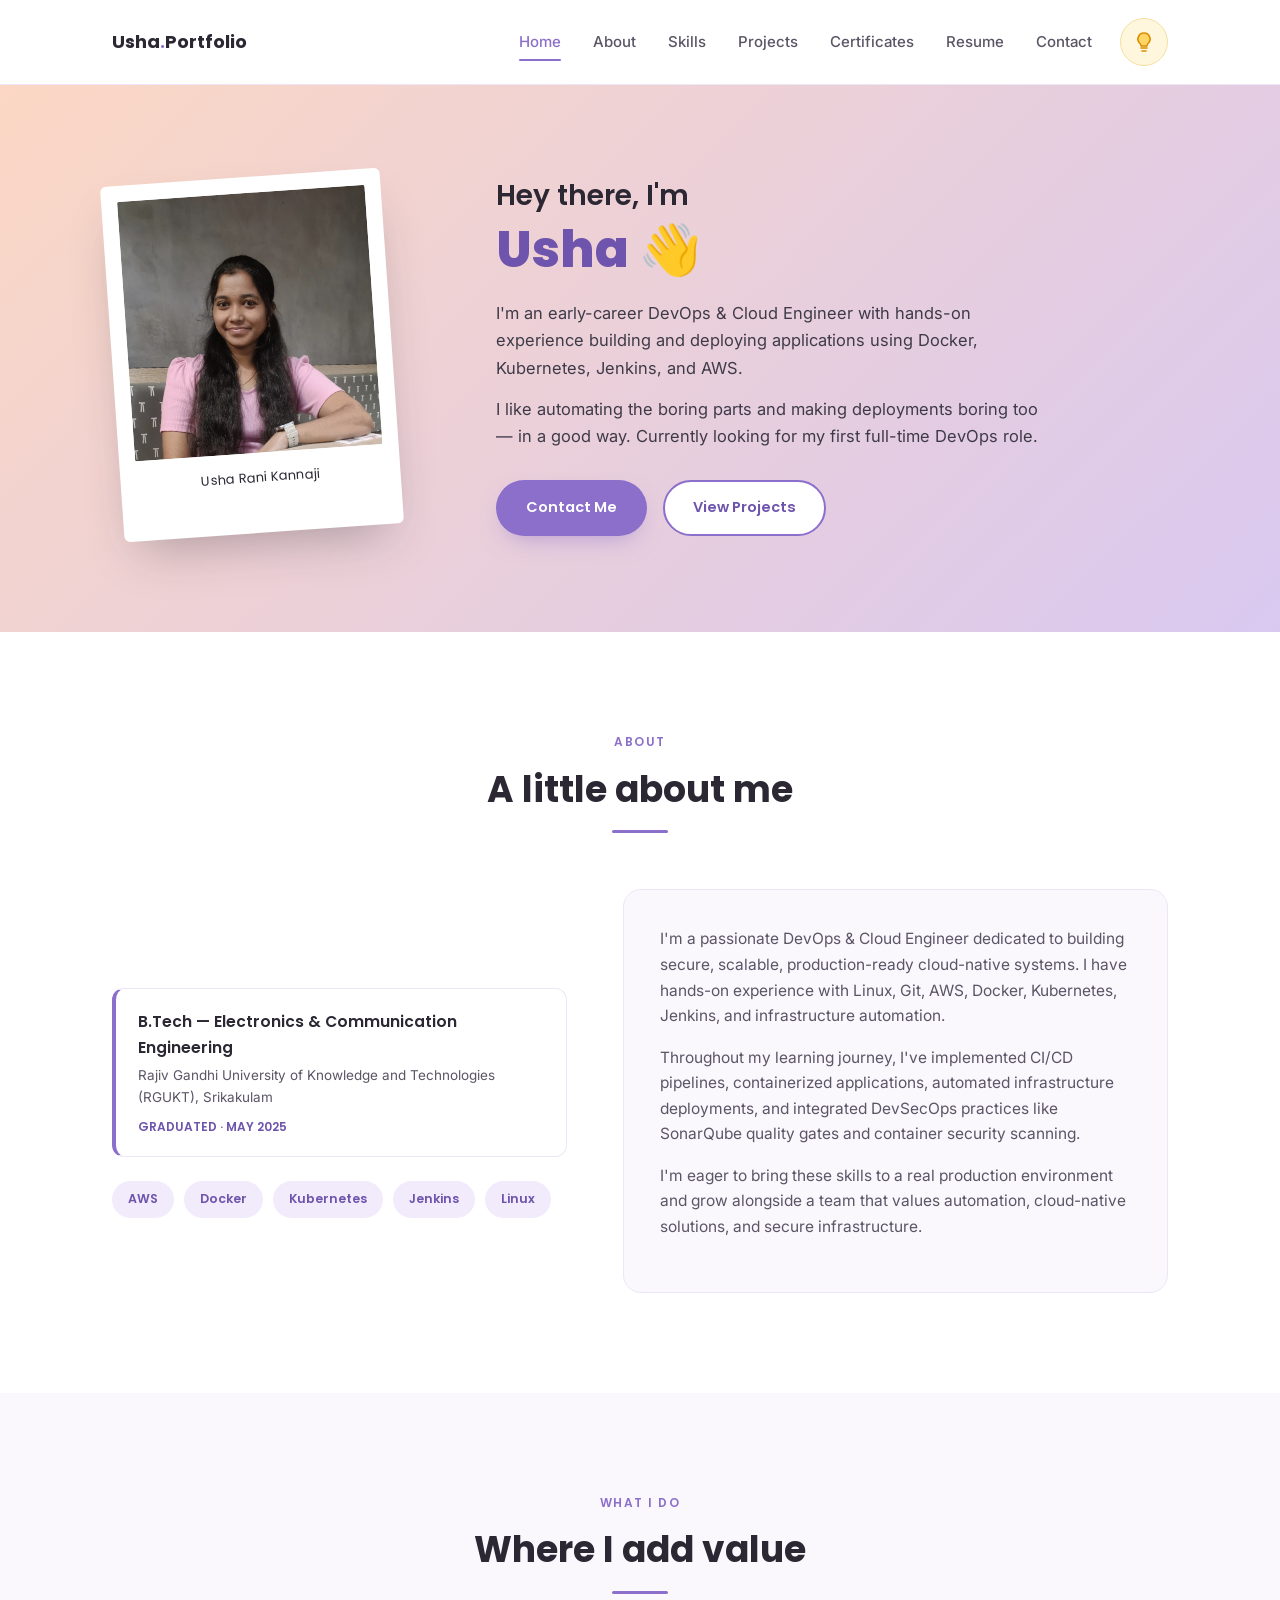
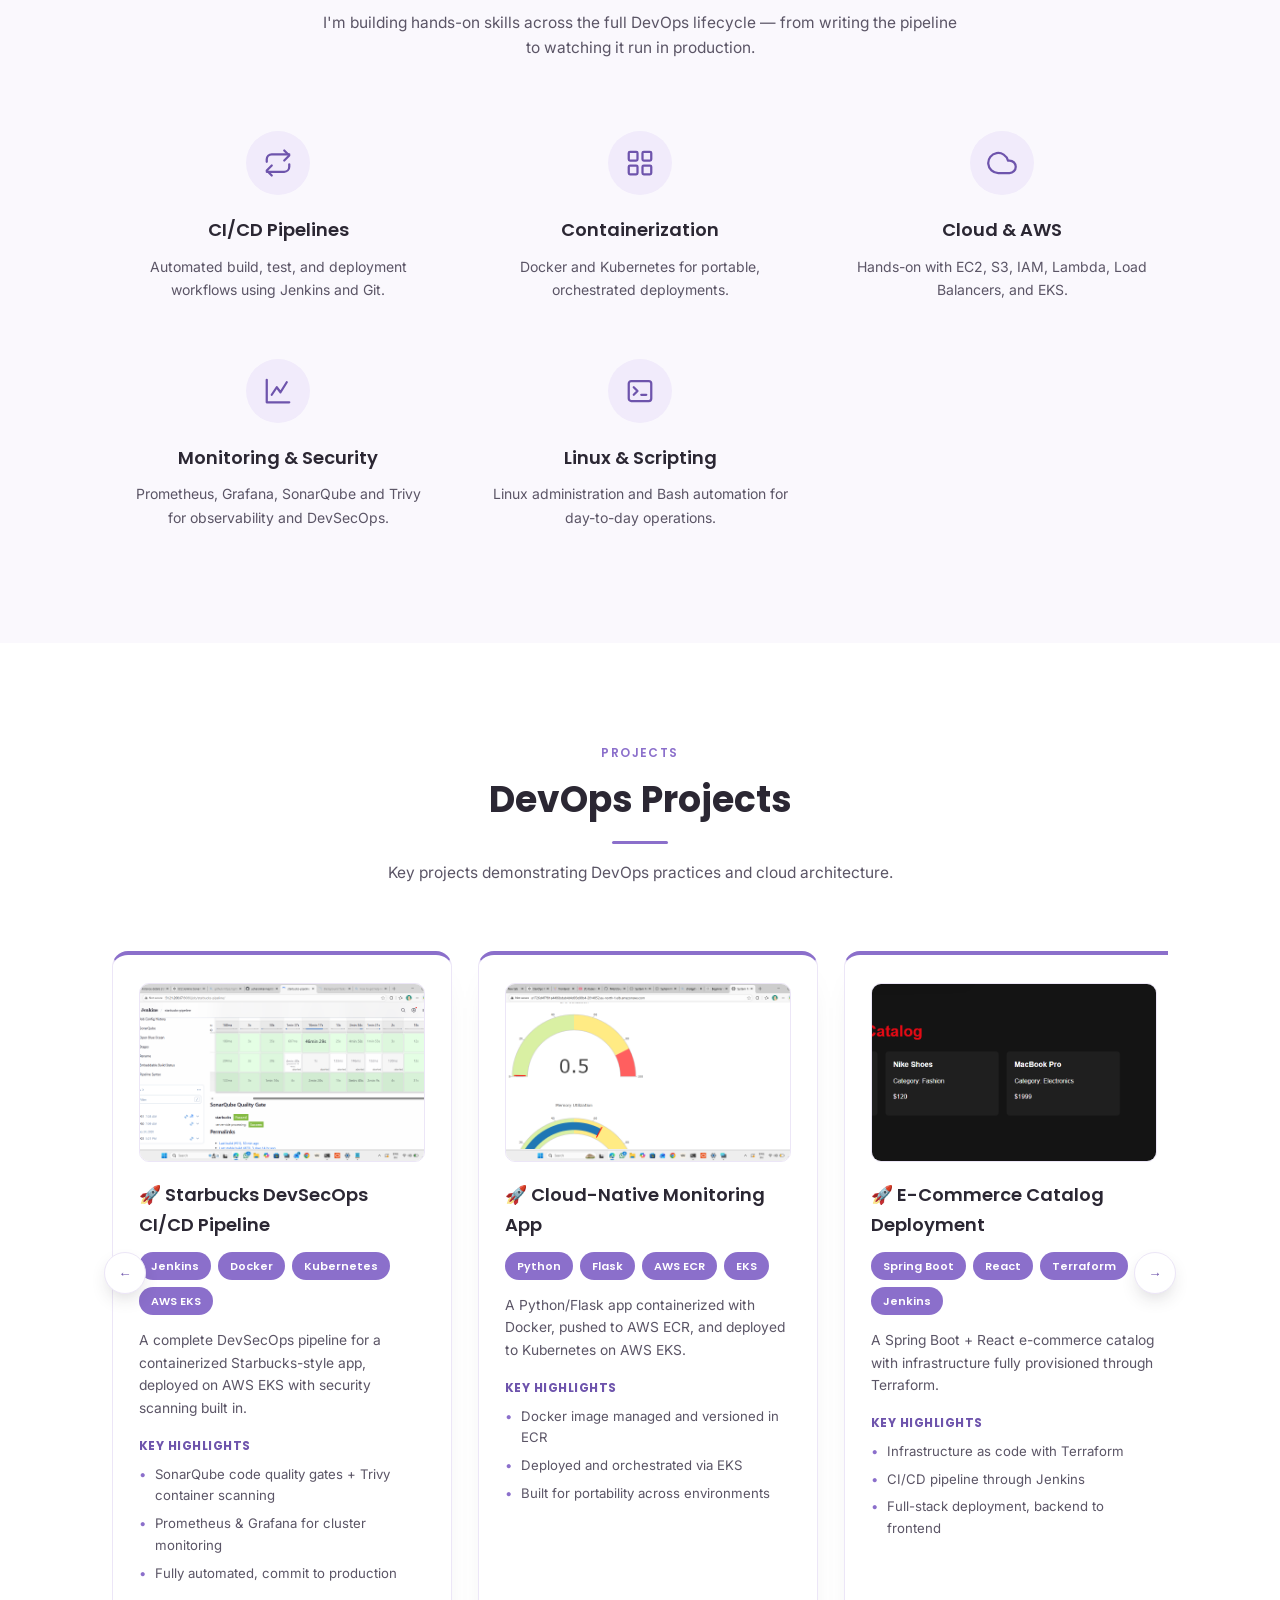
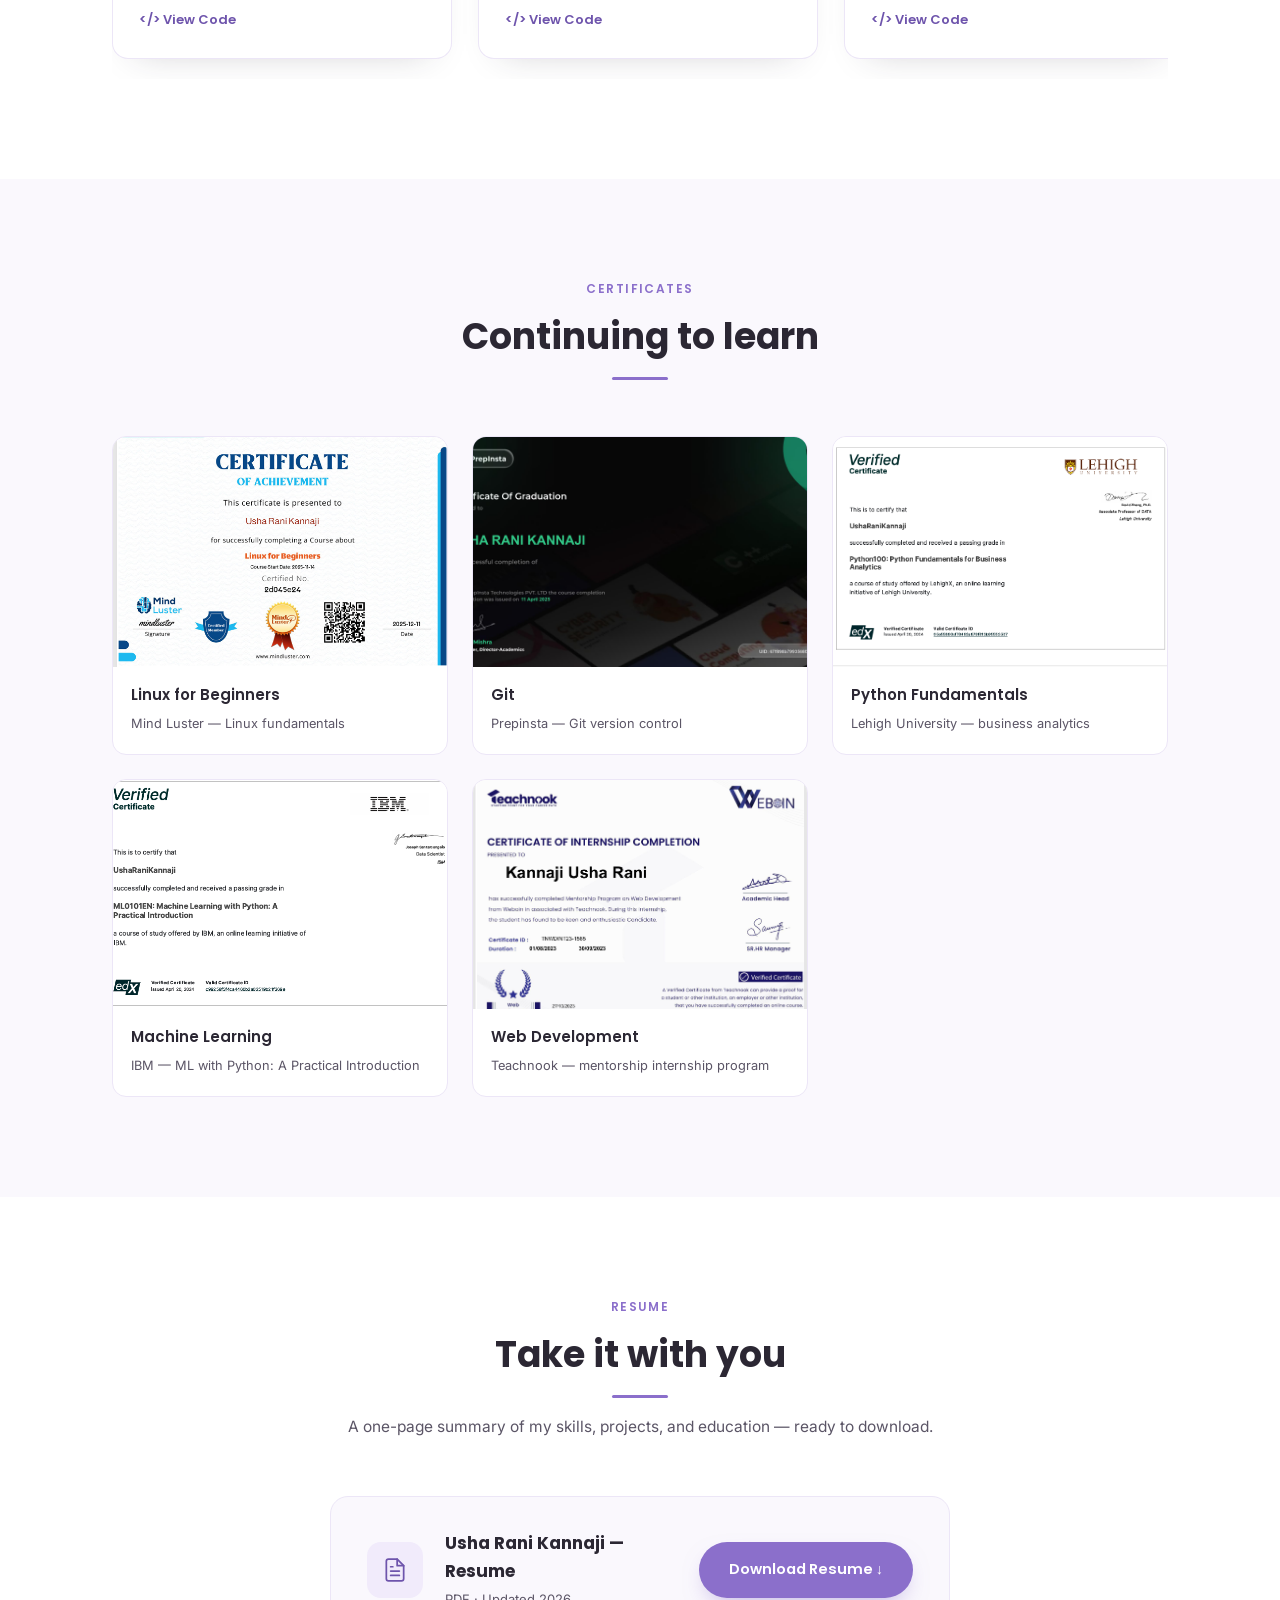
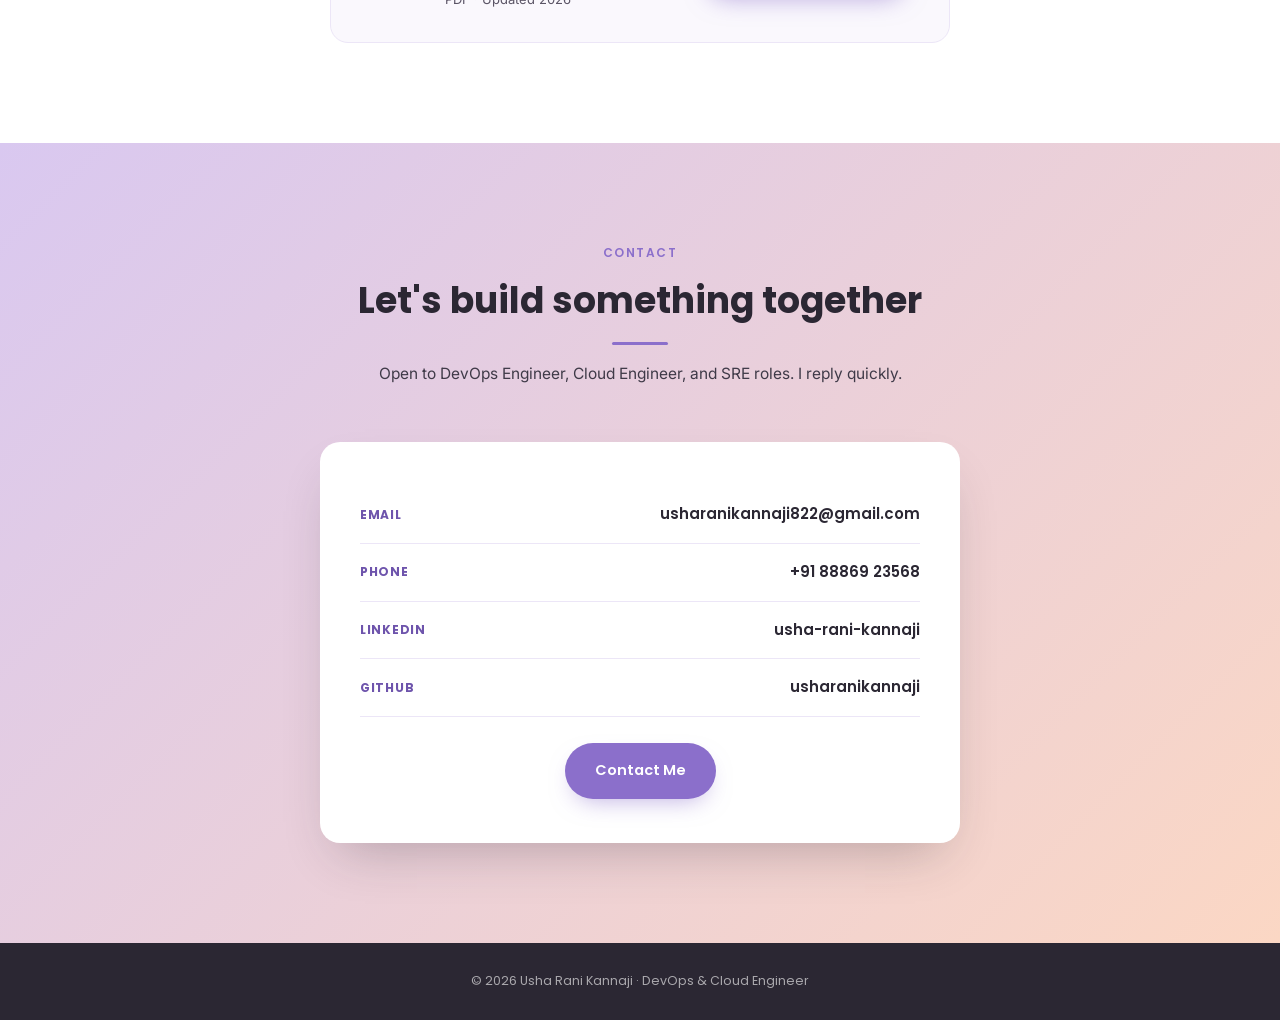
==== commit 8e1f2191: "Rename index (7).html to index.html" ====
--- a/index.html
+++ b/index.html
@@ -46,8 +46,33 @@
   .nav-links a:hover, .nav-links a.active{color:var(--purple);}
   .nav-links a::after{content:''; position:absolute; left:0; bottom:-3px; height:2px; width:0; background:var(--purple); transition:width .25s ease; border-radius:2px;}
   .nav-links a:hover::after, .nav-links a.active::after{width:100%;}
+  .nav-right{display:flex; align-items:center; gap:28px;}
   .nav-toggle{display:none; flex-direction:column; gap:4px; background:none; border:none; cursor:pointer; padding:6px;}
   .nav-toggle span{width:22px; height:2px; background:var(--ink); border-radius:2px;}
+
+  /* ===== BULB TOGGLE (color / black & white) ===== */
+  .bulb-btn{
+    background:#FFF6DE; border:1px solid #F5DFA0; cursor:pointer; padding:9px;
+    display:flex; align-items:center; justify-content:center; border-radius:50%;
+    width:48px; height:48px; flex-shrink:0; position:relative;
+    animation:bulbGlow 2.6s ease-in-out infinite;
+    transition:background .2s ease, border-color .2s ease, transform .2s ease;
+  }
+  .bulb-btn:hover{background:#FFEEC0; border-color:#F0CE6E; transform:scale(1.08) rotate(-4deg);}
+  .bulb-btn:active{transform:scale(0.94);}
+  .bulb-btn svg{width:24px; height:24px; stroke:#D98E00; fill:#FFD666; stroke-width:1.6; transition:stroke .25s ease, fill .25s ease;}
+  body.bw-mode .bulb-btn{background:#EFEFEF; border-color:#D5D5D5; animation:none;}
+  body.bw-mode .bulb-btn svg{stroke:#555; fill:#CFCFCF;}
+  @keyframes bulbGlow{
+    0%, 100%{box-shadow:0 0 0 0 rgba(255,214,102,0.55);}
+    50%{box-shadow:0 0 0 7px rgba(255,214,102,0);}
+  }
+  @media (prefers-reduced-motion: reduce){
+    .bulb-btn{animation:none;}
+  }
+
+  body.bw-mode{filter:grayscale(100%); transition:filter .4s ease;}
+  body:not(.bw-mode){transition:filter .4s ease;}
 
   /* ===== HERO ===== */
   .hero{background:linear-gradient(135deg, var(--peach) 0%, var(--lavender) 100%); padding:88px 0 96px; overflow:hidden;}
@@ -144,6 +169,21 @@
   @media (max-width:760px){.cert-grid{grid-template-columns:1fr 1fr;}}
   @media (max-width:480px){.cert-grid{grid-template-columns:1fr;}}
 
+  /* ===== RESUME ===== */
+  .resume-card{
+    max-width:620px; margin:0 auto; background:var(--bg-soft); border:1px solid var(--line);
+    border-radius:18px; padding:32px 36px; display:flex; align-items:center; gap:22px; flex-wrap:wrap;
+  }
+  .resume-icon{
+    width:56px; height:56px; border-radius:14px; background:var(--purple-soft); flex-shrink:0;
+    display:flex; align-items:center; justify-content:center;
+  }
+  .resume-icon svg{width:26px; height:26px; stroke:var(--purple-dark);}
+  .resume-card h3{font-size:17px; margin-bottom:4px;}
+  .resume-card p{font-size:13px; color:var(--text);}
+  .resume-card > div:nth-child(2){flex:1; min-width:180px;}
+  @media (max-width:560px){.resume-card{flex-direction:column; text-align:center; padding:32px 24px;}}
+
   /* ===== CONTACT ===== */
   .contact{background:linear-gradient(135deg, var(--lavender) 0%, var(--peach) 100%);}
   .contact .sec-head p{color:#3F3A48;}
@@ -177,15 +217,25 @@
 <header class="nav">
   <div class="nav-inner">
     <div class="nav-mark">Usha<span>.</span>Portfolio</div>
-    <nav class="nav-links" id="navLinks">
-      <a href="#home">Home</a>
-      <a href="#about">About</a>
-      <a href="#skills">Skills</a>
-      <a href="#projects">Projects</a>
-      <a href="#certificates">Certificates</a>
-      <a href="#contact">Contact</a>
-    </nav>
-    <button class="nav-toggle" id="navToggle" aria-label="Toggle menu"><span></span><span></span><span></span></button>
+    <div class="nav-right">
+      <nav class="nav-links" id="navLinks">
+        <a href="#home">Home</a>
+        <a href="#about">About</a>
+        <a href="#skills">Skills</a>
+        <a href="#projects">Projects</a>
+        <a href="#certificates">Certificates</a>
+        <a href="#resume">Resume</a>
+        <a href="#contact">Contact</a>
+      </nav>
+      <button class="bulb-btn" id="bwToggle" aria-label="Toggle black and white mode" title="Toggle black &amp; white">
+        <svg viewBox="0 0 24 24" stroke-linecap="round" stroke-linejoin="round">
+          <path d="M9 18h6"/>
+          <path d="M10 21h4"/>
+          <path d="M12 3a6 6 0 00-4 10.5c.6.6 1 1.4 1 2.5h6c0-1.1.4-1.9 1-2.5A6 6 0 0012 3z"/>
+        </svg>
+      </button>
+      <button class="nav-toggle" id="navToggle" aria-label="Toggle menu"><span></span><span></span><span></span></button>
+    </div>
   </div>
 </header>
 
@@ -387,6 +437,26 @@
   </div>
 </section>
 
+<section id="resume">
+  <div class="wrap">
+    <div class="sec-head reveal">
+      <div class="eyebrow">Resume</div>
+      <h2>Take it with you</h2>
+      <p>A one-page summary of my skills, projects, and education — ready to download.</p>
+    </div>
+    <div class="resume-card reveal">
+      <div class="resume-icon">
+        <svg viewBox="0 0 24 24" fill="none" stroke-width="1.6" stroke-linecap="round" stroke-linejoin="round"><path d="M14 2H6a2 2 0 00-2 2v16a2 2 0 002 2h12a2 2 0 002-2V8z"/><path d="M14 2v6h6"/><path d="M16 13H8"/><path d="M16 17H8"/><path d="M10 9H8"/></svg>
+      </div>
+      <div>
+        <h3>Usha Rani Kannaji — Resume</h3>
+        <p>PDF · Updated 2026</p>
+      </div>
+      <a class="btn btn-primary" href="assets/resume.pdf" download>Download Resume ↓</a>
+    </div>
+  </div>
+</section>
+
 <section id="contact" class="contact">
   <div class="wrap">
     <div class="sec-head reveal">
@@ -411,6 +481,19 @@
 </footer>
 
 <script>
+  // black & white toggle
+  const bwToggle = document.getElementById('bwToggle');
+  const applyBw = (on) => {
+    document.body.classList.toggle('bw-mode', on);
+    try { localStorage.setItem('usha-bw-mode', on ? '1' : '0'); } catch (e) {}
+  };
+  try {
+    if (localStorage.getItem('usha-bw-mode') === '1') applyBw(true);
+  } catch (e) {}
+  bwToggle.addEventListener('click', () => {
+    applyBw(!document.body.classList.contains('bw-mode'));
+  });
+
   const navToggle = document.getElementById('navToggle');
   const navLinks = document.getElementById('navLinks');
   navToggle.addEventListener('click', () => navLinks.classList.toggle('open'));
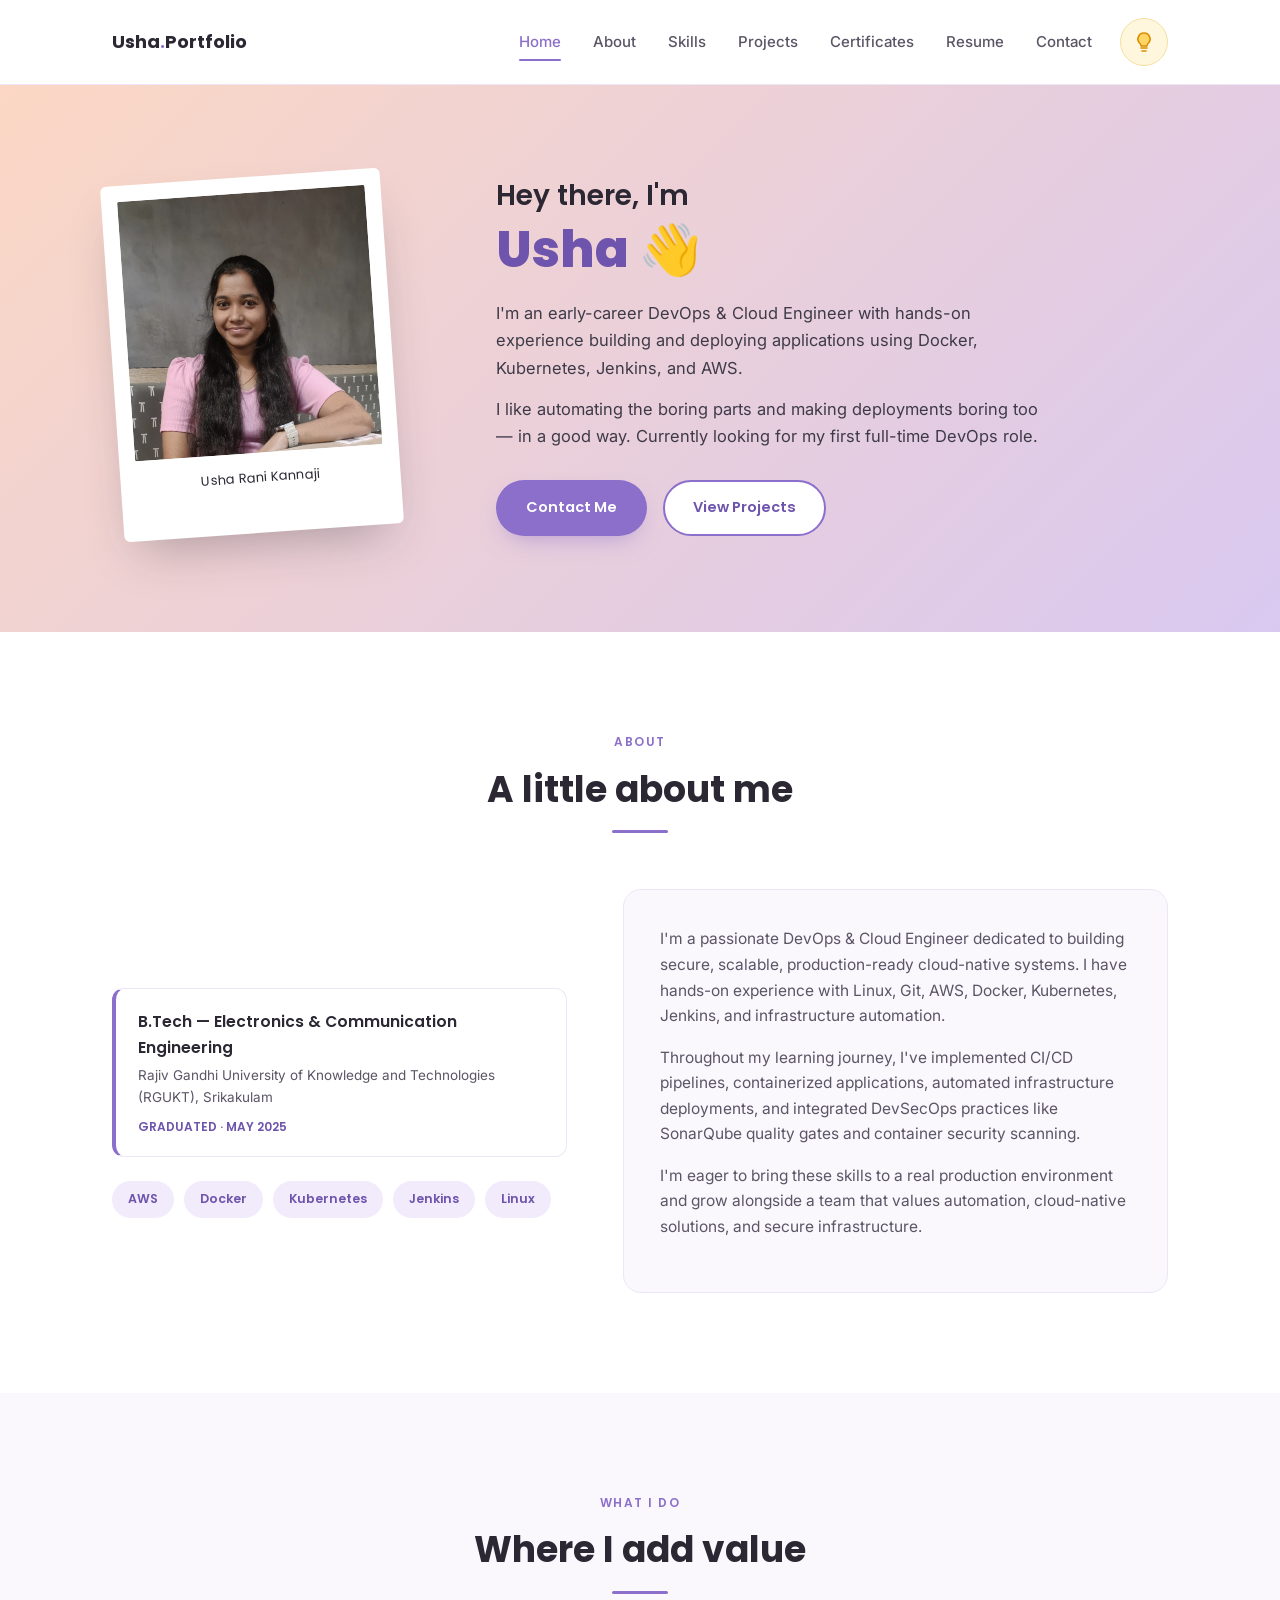
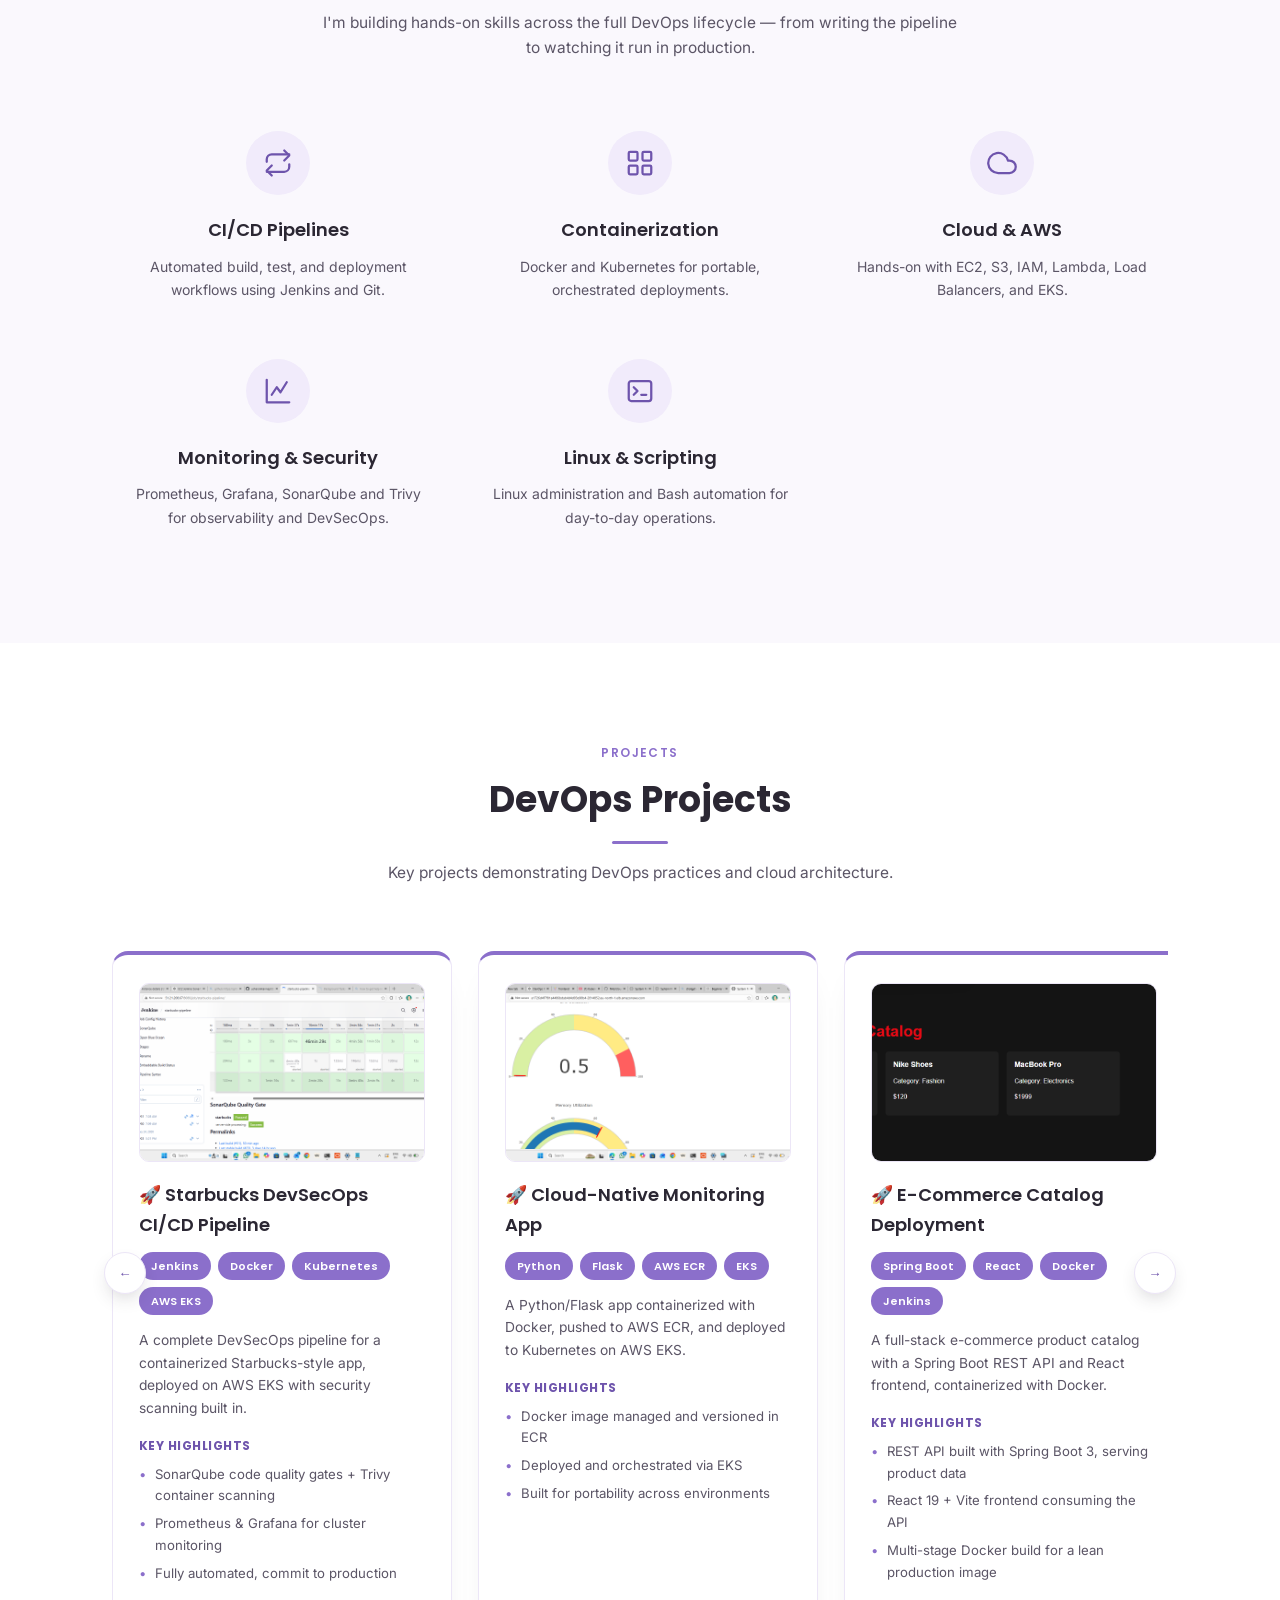
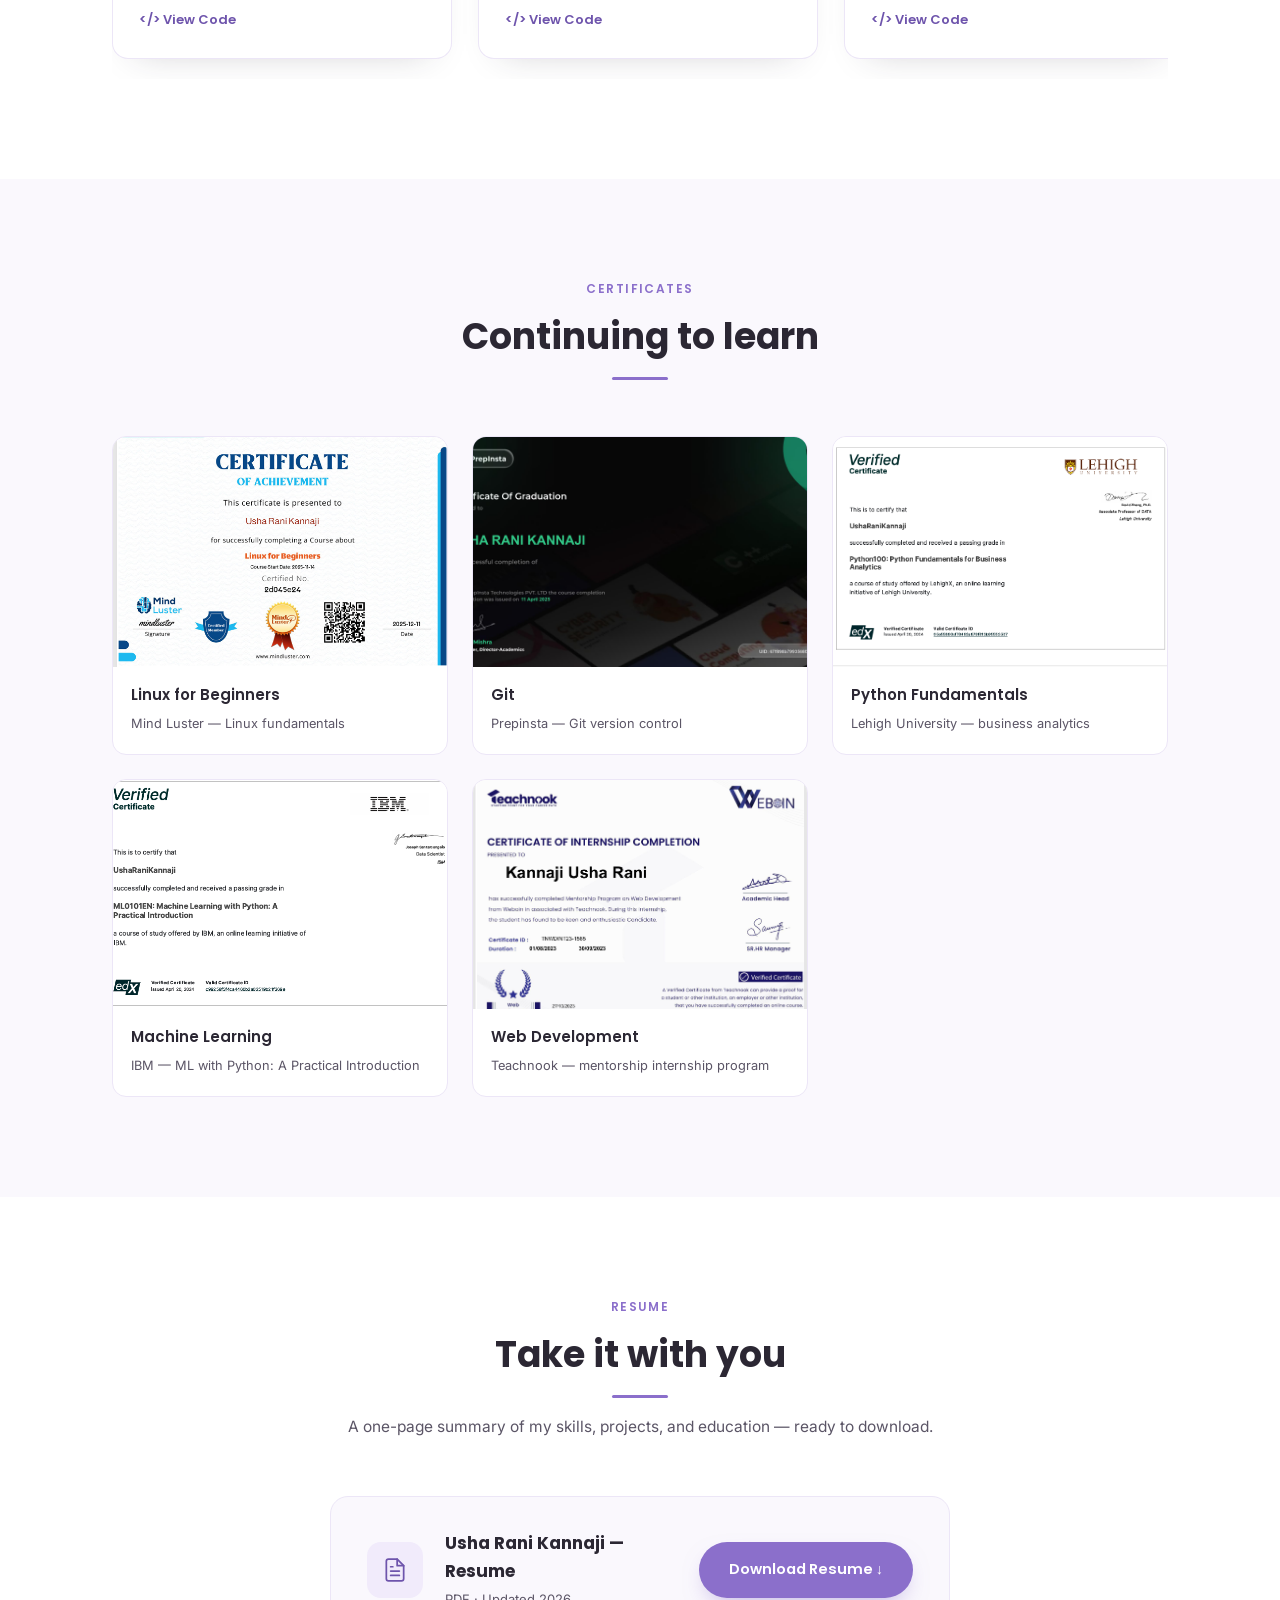
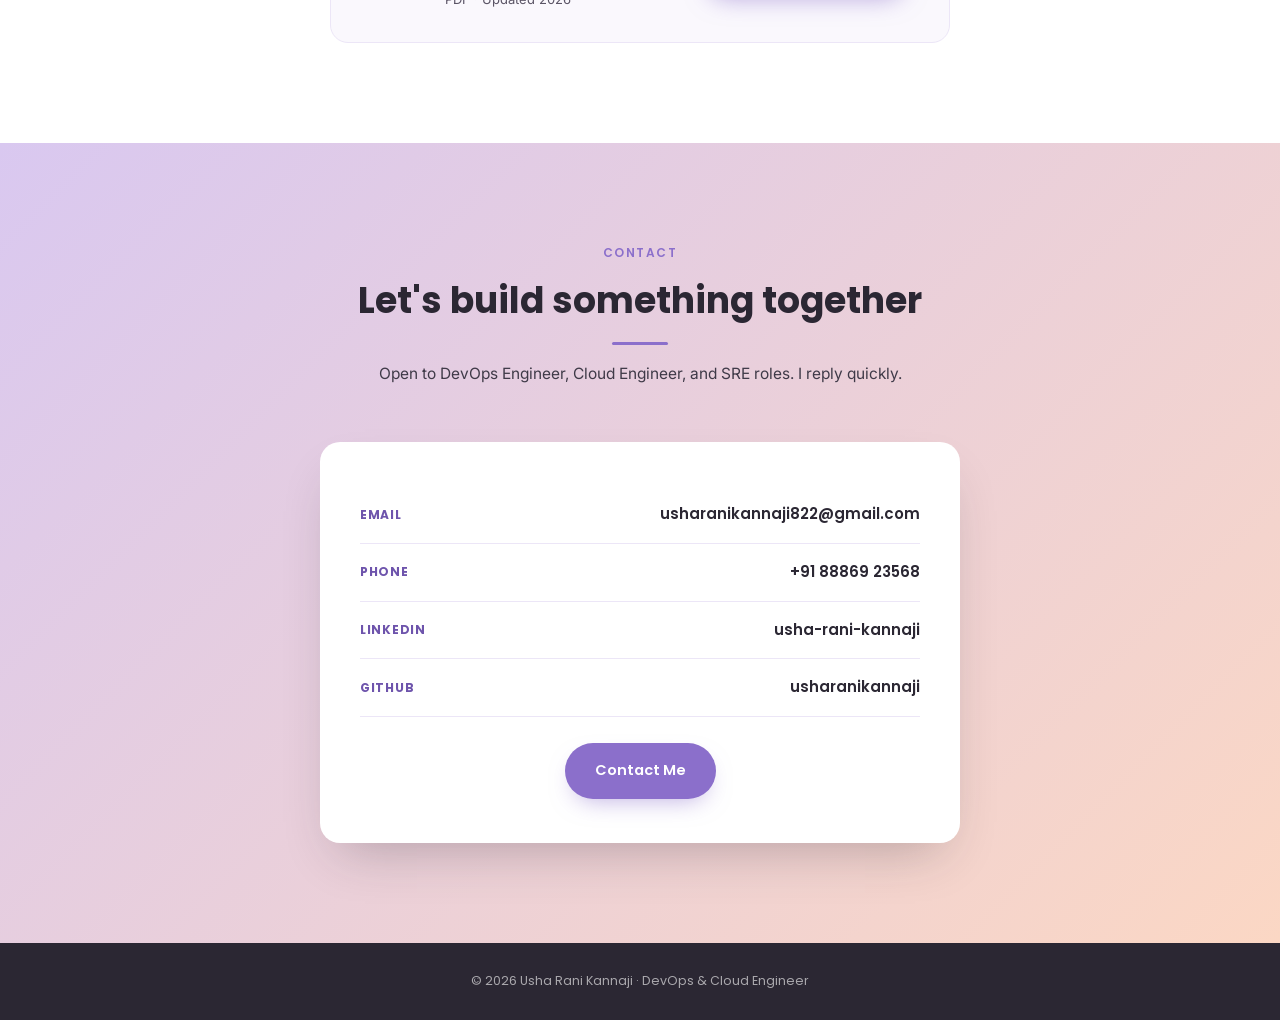
==== commit cde7e932: "Rename index (8).html to index.html" ====
--- a/index.html
+++ b/index.html
@@ -372,16 +372,16 @@
           <div class="shot"><img src="assets/ec1.png" alt="E-commerce catalog deployment"></div>
           <h3>🚀 E-Commerce Catalog Deployment</h3>
           <div class="proj-tags">
-            <span class="proj-tag">Spring Boot</span><span class="proj-tag">React</span><span class="proj-tag">Terraform</span><span class="proj-tag">Jenkins</span>
+            <span class="proj-tag">Spring Boot</span><span class="proj-tag">React</span><span class="proj-tag">Docker</span><span class="proj-tag">Jenkins</span>
           </div>
-          <p class="desc">A Spring Boot + React e-commerce catalog with infrastructure fully provisioned through Terraform.</p>
+          <p class="desc">A full-stack e-commerce product catalog with a Spring Boot REST API and React frontend, containerized with Docker.</p>
           <div class="proj-highlights">Key Highlights</div>
           <ul class="feat">
-            <li>Infrastructure as code with Terraform</li>
-            <li>CI/CD pipeline through Jenkins</li>
-            <li>Full-stack deployment, backend to frontend</li>
+            <li>REST API built with Spring Boot 3, serving product data</li>
+            <li>React 19 + Vite frontend consuming the API</li>
+            <li>Multi-stage Docker build for a lean production image</li>
           </ul>
-          <a class="repo-link" href="https://github.com/usharanikannaji" target="_blank" rel="noopener">&lt;/&gt; View Code</a>
+          <a class="repo-link" href="https://github.com/usharanikannaji/ecommerce-catalog" target="_blank" rel="noopener">&lt;/&gt; View Code</a>
         </div>
 
         <div class="proj-card">
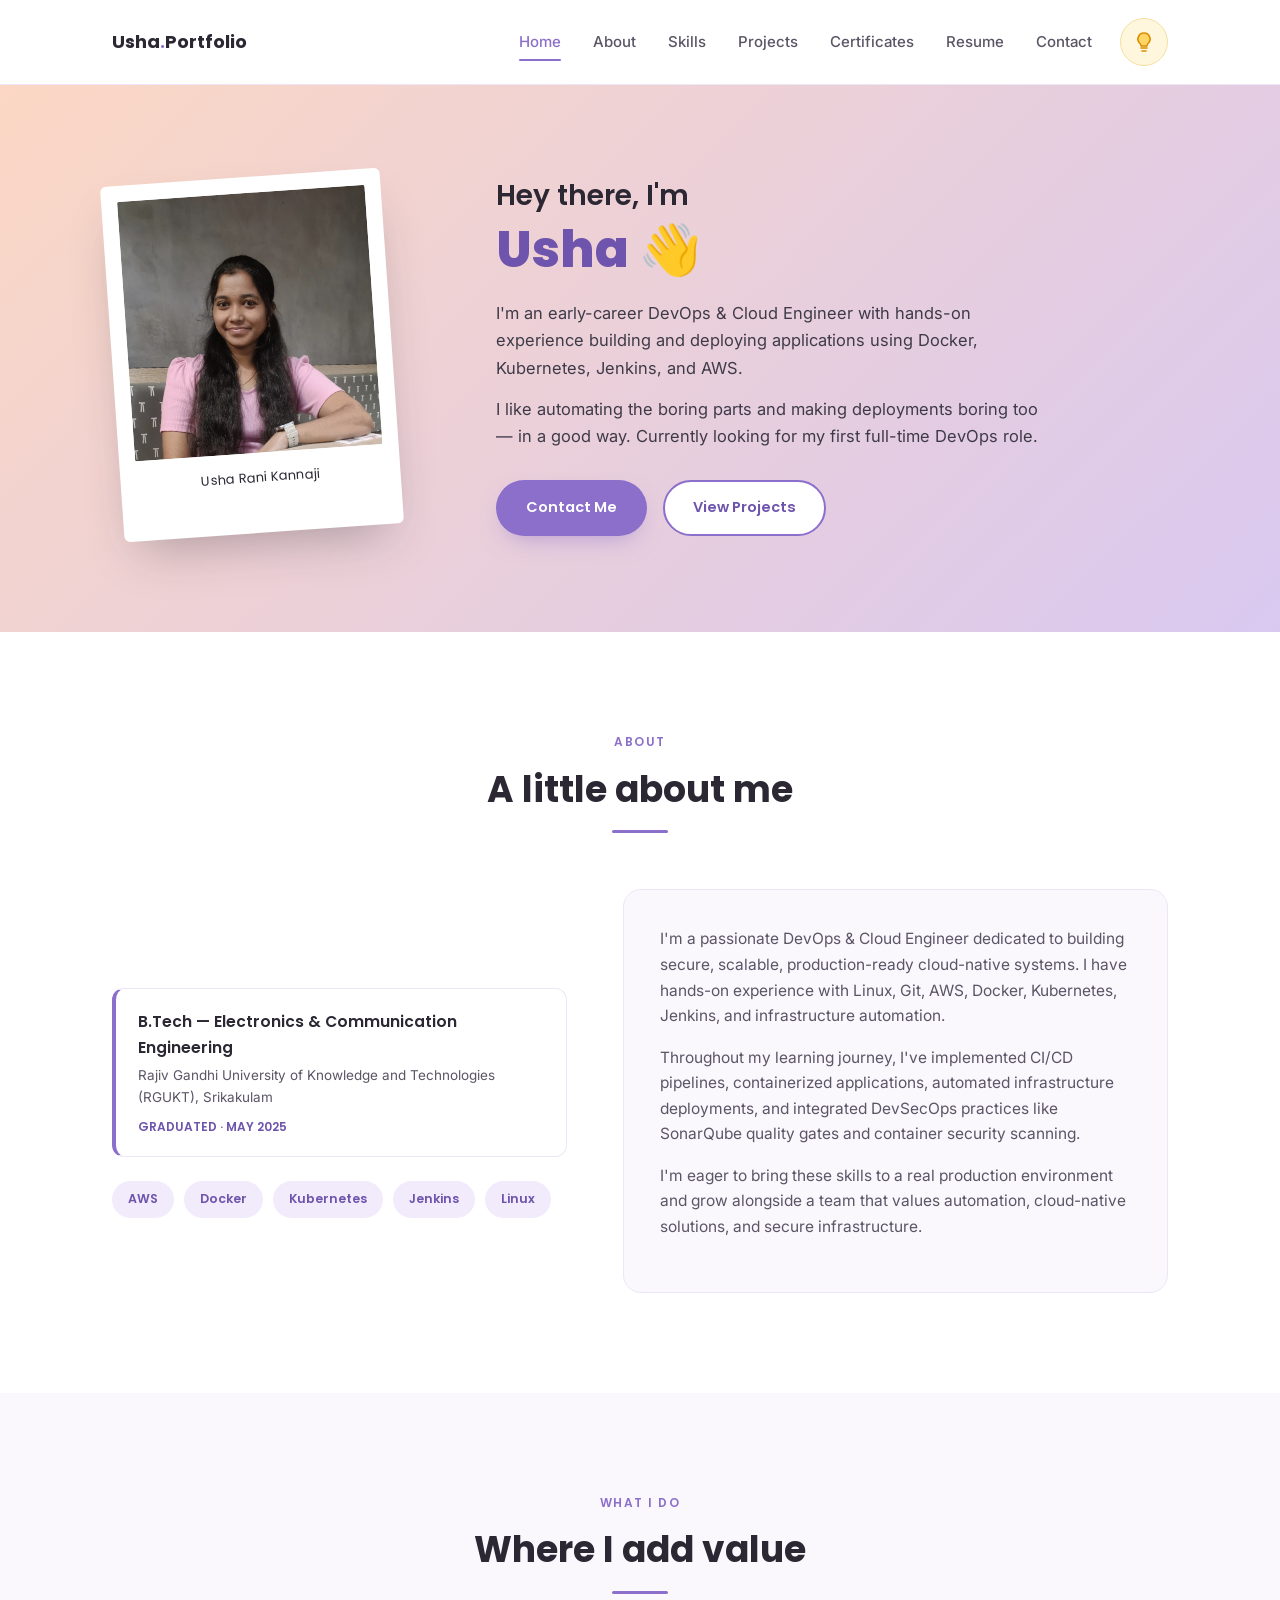
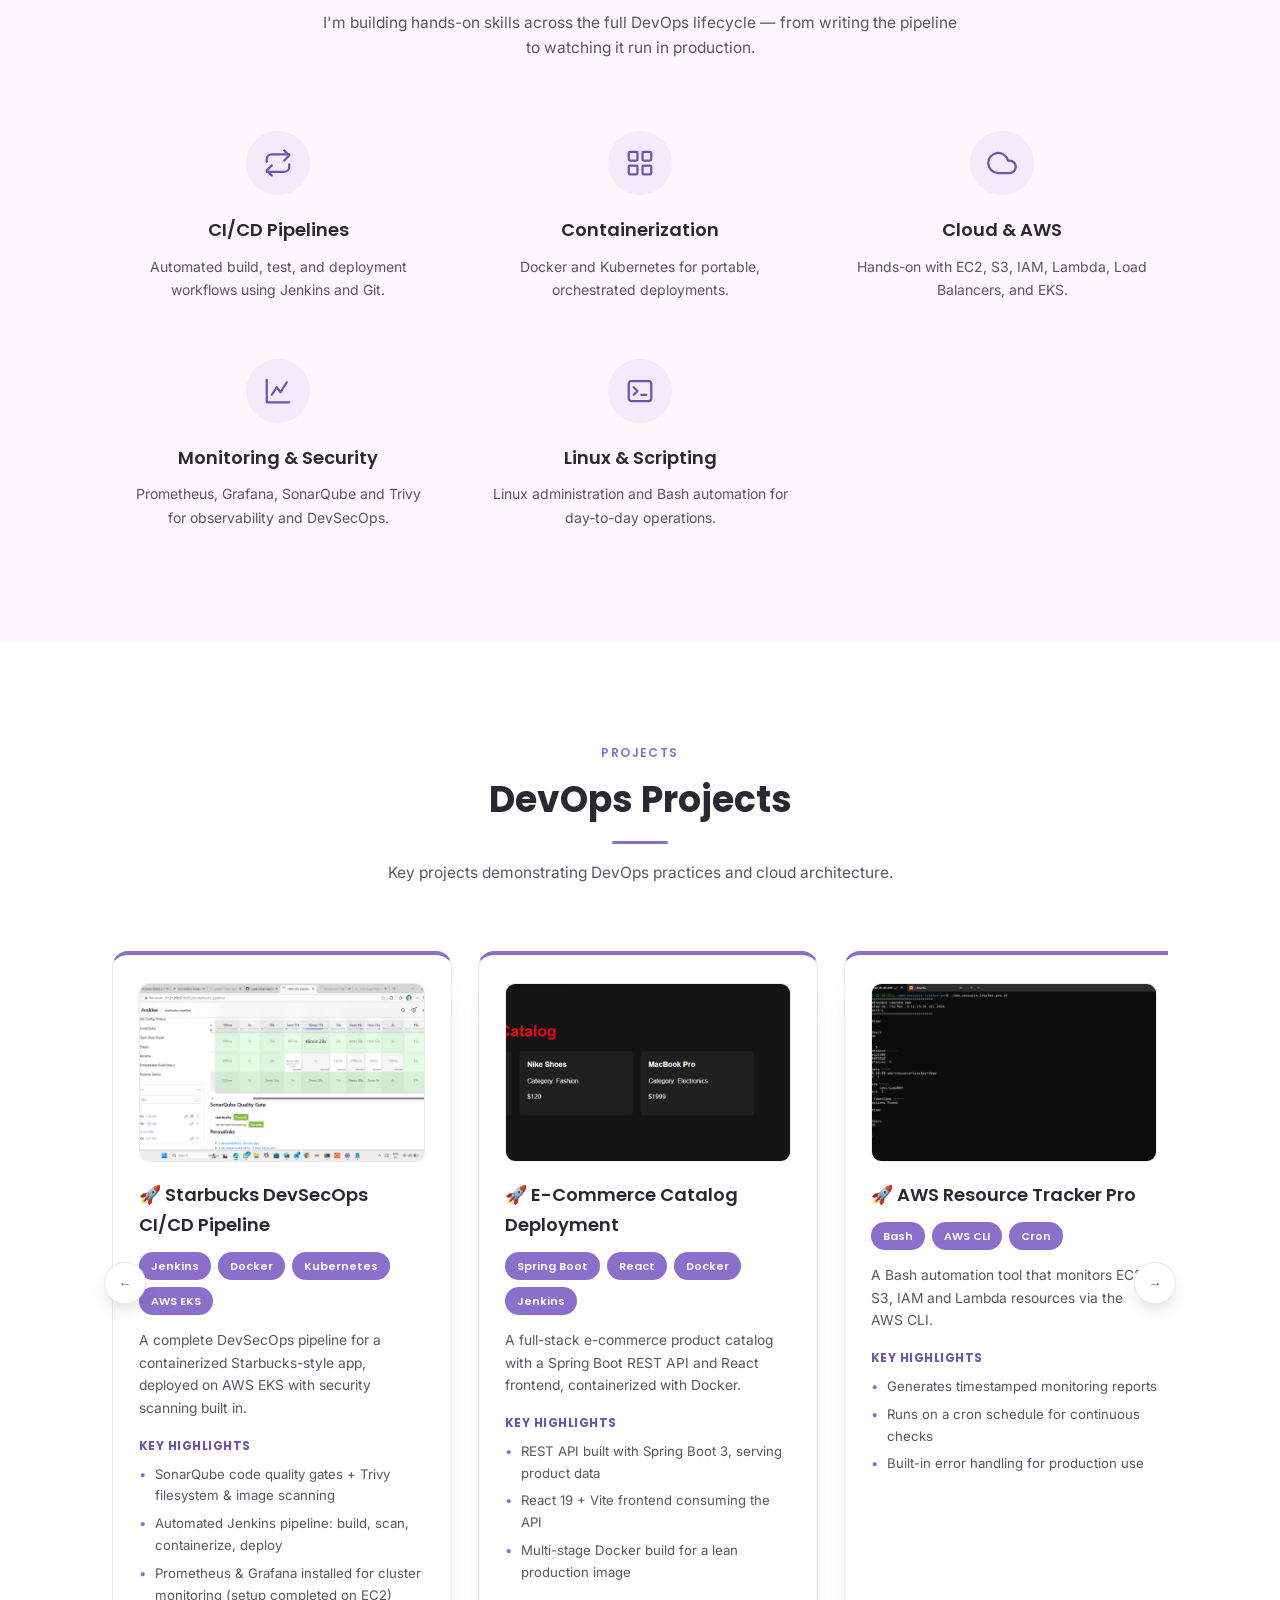
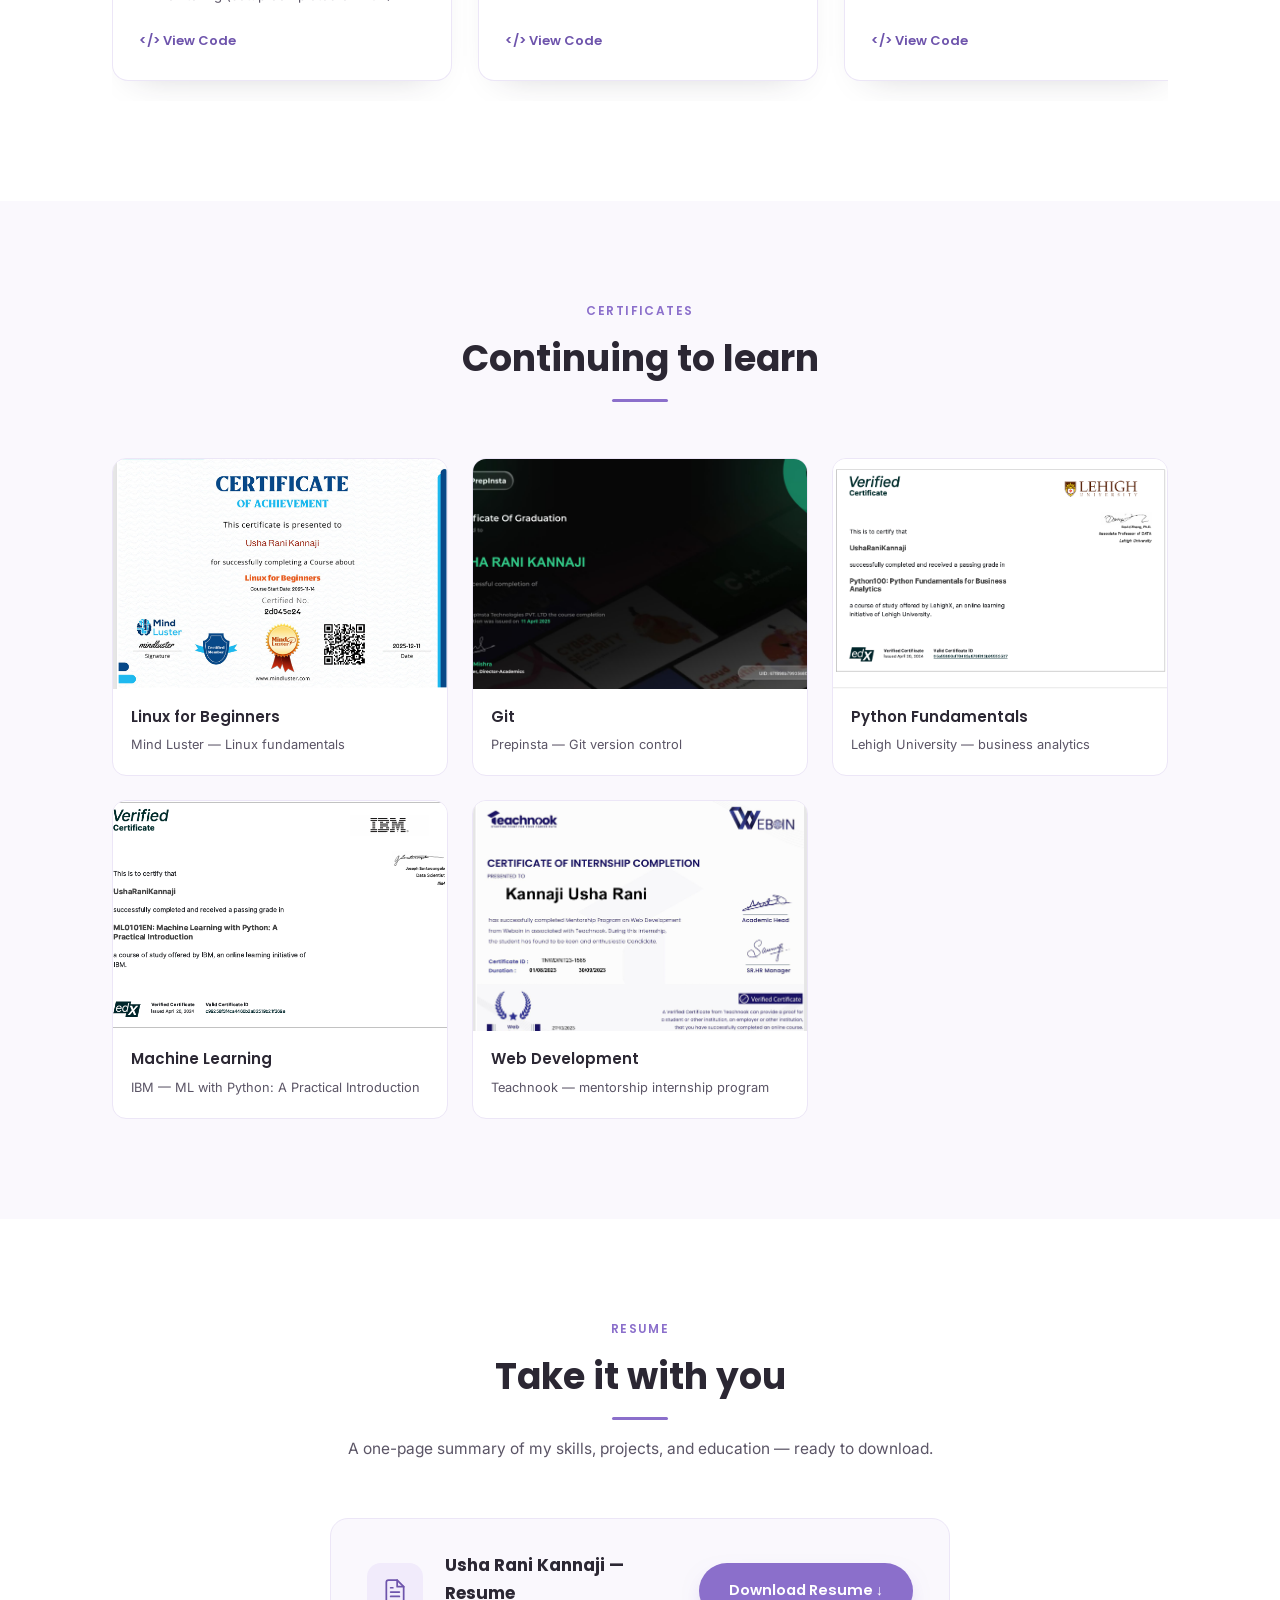
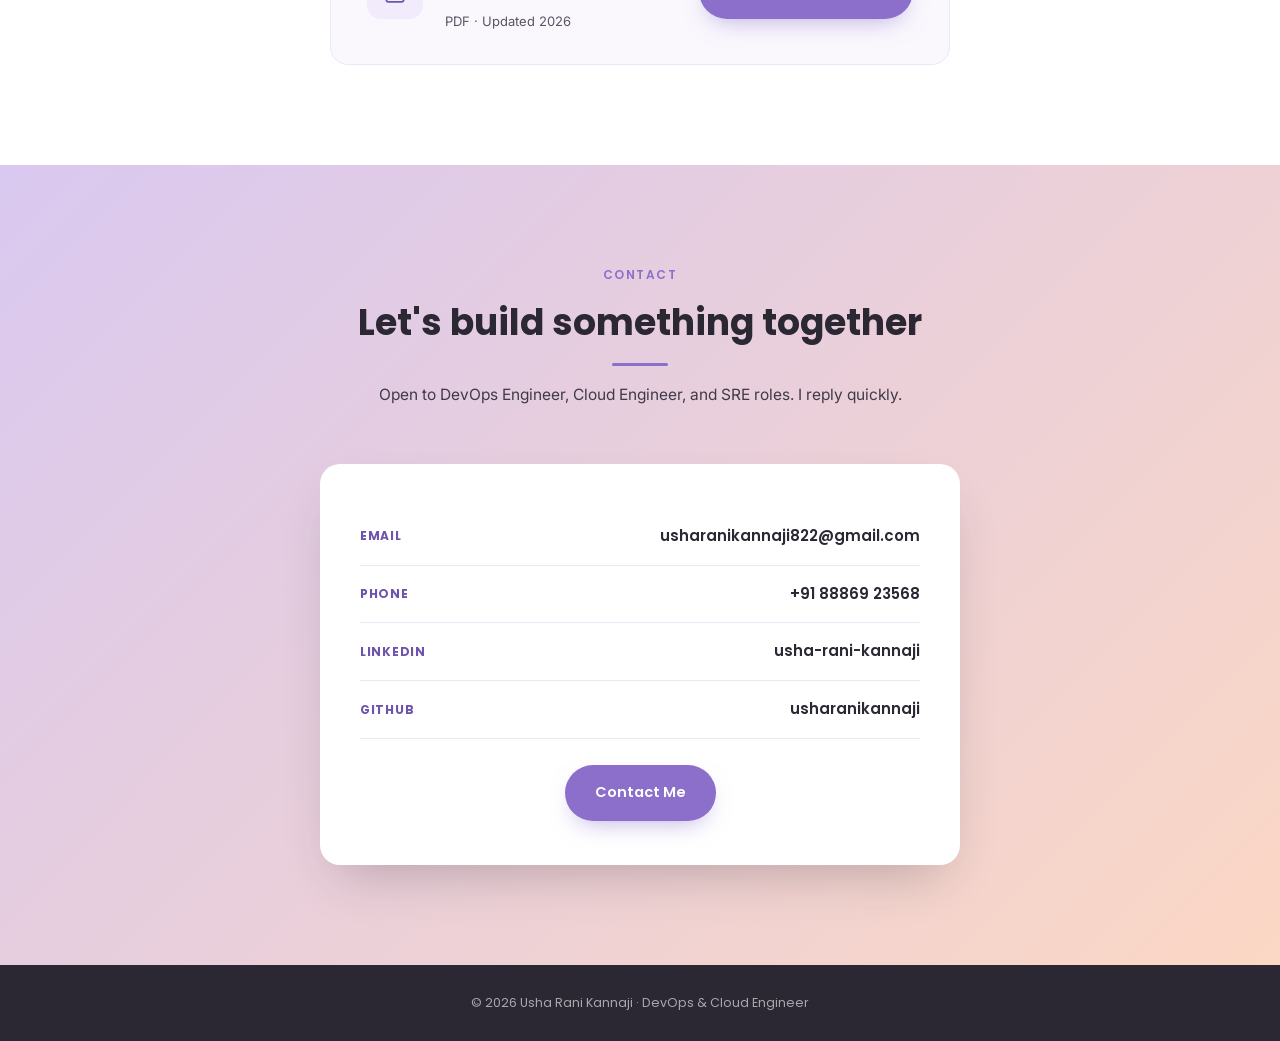
==== commit dc362a44: "Rename index (9).html to index.html" ====
--- a/index.html
+++ b/index.html
@@ -345,27 +345,11 @@
           <p class="desc">A complete DevSecOps pipeline for a containerized Starbucks-style app, deployed on AWS EKS with security scanning built in.</p>
           <div class="proj-highlights">Key Highlights</div>
           <ul class="feat">
-            <li>SonarQube code quality gates + Trivy container scanning</li>
-            <li>Prometheus & Grafana for cluster monitoring</li>
-            <li>Fully automated, commit to production</li>
+            <li>SonarQube code quality gates + Trivy filesystem & image scanning</li>
+            <li>Automated Jenkins pipeline: build, scan, containerize, deploy</li>
+            <li>Prometheus & Grafana installed for cluster monitoring (setup completed on EC2)</li>
           </ul>
-          <a class="repo-link" href="https://github.com/usharanikannaji" target="_blank" rel="noopener">&lt;/&gt; View Code</a>
-        </div>
-
-        <div class="proj-card">
-          <div class="shot"><img src="assets/cli1.png" alt="Cloud native monitoring application"></div>
-          <h3>🚀 Cloud-Native Monitoring App</h3>
-          <div class="proj-tags">
-            <span class="proj-tag">Python</span><span class="proj-tag">Flask</span><span class="proj-tag">AWS ECR</span><span class="proj-tag">EKS</span>
-          </div>
-          <p class="desc">A Python/Flask app containerized with Docker, pushed to AWS ECR, and deployed to Kubernetes on AWS EKS.</p>
-          <div class="proj-highlights">Key Highlights</div>
-          <ul class="feat">
-            <li>Docker image managed and versioned in ECR</li>
-            <li>Deployed and orchestrated via EKS</li>
-            <li>Built for portability across environments</li>
-          </ul>
-          <a class="repo-link" href="https://github.com/usharanikannaji" target="_blank" rel="noopener">&lt;/&gt; View Code</a>
+          <a class="repo-link" href="https://github.com/usharanikannaji/starbucks-kubernetes" target="_blank" rel="noopener">&lt;/&gt; View Code</a>
         </div>
 
         <div class="proj-card">
@@ -397,7 +381,7 @@
             <li>Runs on a cron schedule for continuous checks</li>
             <li>Built-in error handling for production use</li>
           </ul>
-          <a class="repo-link" href="https://github.com/usharanikannaji" target="_blank" rel="noopener">&lt;/&gt; View Code</a>
+          <a class="repo-link" href="https://github.com/usharanikannaji/aws-resource-tracker-pro" target="_blank" rel="noopener">&lt;/&gt; View Code</a>
         </div>
 
       </div>
